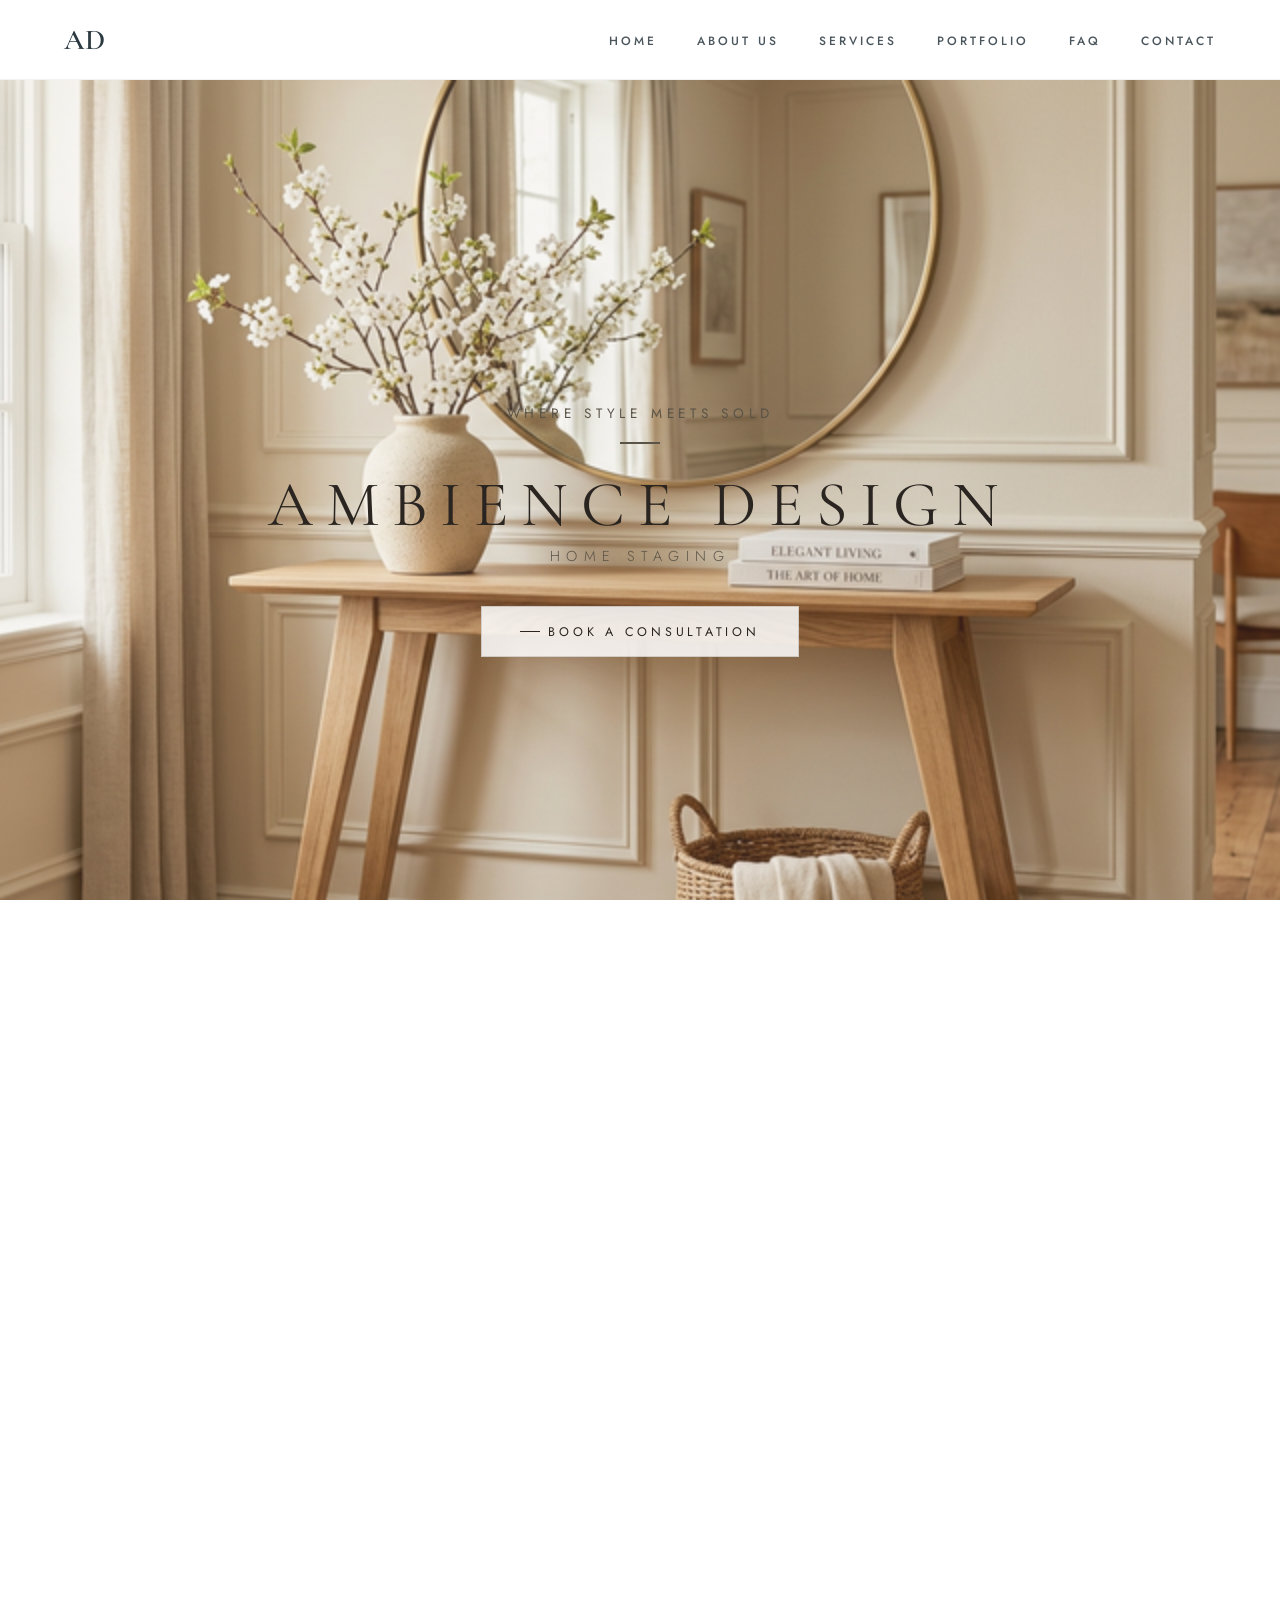
==== index.html @ f7b735c9 "Initial commit of Ambience Design website" ====
<!DOCTYPE html>
<html lang="en">
<head>
  <meta charset="UTF-8">
  <meta name="viewport" content="width=device-width, initial-scale=1.0">
  <meta name="description" content="Ambience Design — Premium home staging services. Where style meets sold.">
  <title>Ambience Design | Home Staging</title>
  <link rel="stylesheet" href="styles.css">
</head>
<body>

  <!-- ========== Header Navigation ========== -->
  <header class="header">
    <div class="header__container">
      <div class="header__logo">
        <a href="#hero">AD</a>
      </div>
      <nav class="header__nav">
        <ul class="header__menu">
          <li><a href="#hero" class="header__link">Home</a></li>
          <li><a href="#about" class="header__link">About Us</a></li>
          <li><a href="#services" class="header__link">Services</a></li>
          <li><a href="#portfolio" class="header__link">Portfolio</a></li>
          <li><a href="#faq" class="header__link">FAQ</a></li>
          <li><a href="#contact" class="header__link">Contact</a></li>
        </ul>
      </nav>
      <!-- Mobile Menu Toggle -->
      <button class="header__mobile-btn" id="mobile-menu-btn" aria-label="Toggle Menu">
        <span></span>
        <span></span>
        <span></span>
      </button>
    </div>
  </header>

  <!-- ========== Off-Canvas Mobile Menu ========== -->
  <div class="mobile-menu" id="mobile-menu">
    <div class="mobile-menu__overlay" id="mobile-menu-overlay"></div>
    <div class="mobile-menu__content">
      <button class="mobile-menu__close" id="mobile-menu-close" aria-label="Close Menu">&times;</button>
      <ul class="mobile-menu__list">
        <li><a href="#hero" class="mobile-menu__link">Home</a></li>
        <li><a href="#about" class="mobile-menu__link">About Us</a></li>
        <li><a href="#services" class="mobile-menu__link">Services</a></li>
        <li><a href="#portfolio" class="mobile-menu__link">Portfolio</a></li>
        <li><a href="#faq" class="mobile-menu__link">FAQ</a></li>
        <li><a href="#contact" class="mobile-menu__link">Contact</a></li>
      </ul>
    </div>
  </div>

  <!-- ========== Hero Section ========== -->
  <section class="hero" id="hero">
    <div class="hero__background">
      <img src="images/hero-bg.png" alt="Elegantly staged console table with vase and mirror in a warm minimalist interior">
    </div>
    <div class="hero__overlay"></div>
    <div class="hero__content">
      <p class="hero__tagline">Where Style Meets Sold</p>
      <div class="hero__divider" aria-hidden="true"></div>
      <h1 class="hero__title">Ambience Design</h1>
      <p class="hero__subtitle">Home Staging</p>
      <a href="#contact" class="hero__cta" id="cta-book-consultation">Book a Consultation</a>
    </div>
  </section>

  <!-- ========== About / Our Story Section ========== -->
  <section class="about" id="about">
    <div class="about__container">

      <!-- Left: Image -->
      <div class="about__image-col">
        <img src="images/about-bg.png" alt="Minimalist dining room with pendant lighting and botanical art" class="about__image">
      </div>

      <!-- Right: Text -->
      <div class="about__text-col">
        <p class="about__label">About Us</p>
        <h2 class="about__heading">Our Story</h2>

        <p class="about__lead">
          A beautifully staged home isn't just about décor—it's about creating an experience.
        </p>

        <p class="about__body">
          At [Business Name], we specialize in transforming spaces into warm, inviting homes that captivate buyers and maximize value. With a keen eye for design and a passion for staging, we help homeowners, realtors, and investors create interiors that sell faster and for top dollar.
        </p>

        <p class="about__body">
          Whether you're preparing to list, looking to refresh your space, or styling a rental property, we make the process seamless and stress-free.
        </p>

        <p class="about__body">
          Let's Elevate Your Home! Book a consultation today to see how staging can make all the difference.<br>
          Based in [Your Location], proudly serving [Your Service Area]
        </p>

        <!-- Stats Bar -->
        <div class="about__stats">
          <div class="about__stat">
            <svg class="about__stat-icon" viewBox="0 0 40 40" fill="none" xmlns="http://www.w3.org/2000/svg">
              <path d="M20 8C17.5 8 15.5 10 15.5 12.5C15.5 15 17.5 17 20 17C22.5 17 24.5 15 24.5 12.5C24.5 10 22.5 8 20 8Z" stroke="#2a2520" stroke-width="1.5"/>
              <path d="M12 28C12 23.6 15.6 20 20 20C24.4 20 28 23.6 28 28" stroke="#2a2520" stroke-width="1.5" stroke-linecap="round"/>
              <path d="M20 4L21.8 7.5L25.7 8.1L22.8 10.9L23.5 14.8L20 12.9L16.5 14.8L17.2 10.9L14.3 8.1L18.2 7.5L20 4Z" stroke="#2a2520" stroke-width="1.2" fill="none"/>
            </svg>
            <span class="about__stat-text">Family<br>Owned</span>
          </div>
          <div class="about__stat">
            <svg class="about__stat-icon" viewBox="0 0 40 40" fill="none" xmlns="http://www.w3.org/2000/svg">
              <rect x="8" y="18" width="24" height="14" rx="1" stroke="#2a2520" stroke-width="1.5"/>
              <path d="M14 18V14C14 10.7 16.7 8 20 8C23.3 8 26 10.7 26 14V18" stroke="#2a2520" stroke-width="1.5"/>
              <path d="M12 18L20 12L28 18" stroke="#2a2520" stroke-width="1.5" stroke-linecap="round" stroke-linejoin="round"/>
              <rect x="17" y="23" width="6" height="5" rx="0.5" stroke="#2a2520" stroke-width="1.2"/>
            </svg>
            <span class="about__stat-text">25 Years of<br>Experience</span>
          </div>
          <div class="about__stat">
            <svg class="about__stat-icon" viewBox="0 0 40 40" fill="none" xmlns="http://www.w3.org/2000/svg">
              <polyline points="6,30 14,22 20,26 28,14 34,10" stroke="#2a2520" stroke-width="1.5" fill="none" stroke-linecap="round" stroke-linejoin="round"/>
              <polyline points="26,10 34,10 34,18" stroke="#2a2520" stroke-width="1.5" fill="none" stroke-linecap="round" stroke-linejoin="round"/>
            </svg>
            <span class="about__stat-text">20% Avg<br>Increase</span>
          </div>
        </div>

      </div>
    </div>
  </section>

  <!-- ========== Signature Services Section ========== -->
  <section class="services" id="services">

    <!-- Section Header -->
    <div class="services__header">
      <span class="services__header-line" aria-hidden="true"></span>
      <h2 class="services__title">Signature Services</h2>
      <span class="services__header-line" aria-hidden="true"></span>
    </div>

    <!-- Services Grid -->
    <div class="services__grid">

      <!-- Card 1: Vacant Home Staging (image left, text right) -->
      <div class="services__card">
        <div class="services__card-image">
          <img src="images/service-vacant.png" alt="Beautifully staged vacant living room with arched doorway">
        </div>
        <div class="services__card-text">
          <h3 class="services__card-title">Vacant Home<br>Staging</h3>
          <p class="services__card-body">Sed ut perspiciatis unde omnis iste natus error sit voluptatem accusantium doloremque laudantium, totam rem aperiam, eaque ipsa quae ab illo inventore veritatis et quasi architecto beatae vitae dicta sunt explicabo.</p>
        </div>
      </div>

      <!-- Card 2: Occupied Staging (image left, text right) -->
      <div class="services__card">
        <div class="services__card-image">
          <img src="images/service-occupied.png" alt="Elegant bathroom vanity with marble countertop">
        </div>
        <div class="services__card-text">
          <h3 class="services__card-title">Occupied Staging</h3>
          <p class="services__card-body">Sed ut perspiciatis unde omnis iste natus error sit voluptatem accusantium doloremque laudantium, totam rem aperiam, eaque ipsa quae ab illo inventore veritatis et quasi architecto beatae vitae dicta sunt explicabo.</p>
        </div>
      </div>

      <!-- Card 3: Interior Styling (image left, text right) -->
      <div class="services__card">
        <div class="services__card-image">
          <img src="images/service-styling.png" alt="Bright living room with white sofa and natural light">
        </div>
        <div class="services__card-text">
          <h3 class="services__card-title">Interior Styling</h3>
          <p class="services__card-body">Sed ut perspiciatis unde omnis iste natus error sit voluptatem accusantium doloremque laudantium, totam rem aperiam, eaque ipsa quae ab illo inventore veritatis et quasi architecto beatae vitae dicta sunt explicabo.</p>
        </div>
      </div>

      <!-- Card 4: Furniture Rental (image left, text right) -->
      <div class="services__card">
        <div class="services__card-image">
          <img src="images/service-furniture.png" alt="Premium round dining table with sculptural chairs">
        </div>
        <div class="services__card-text">
          <h3 class="services__card-title">Furniture<br>Rental</h3>
          <p class="services__card-body">Sed ut perspiciatis unde omnis iste natus error sit voluptatem accusantium doloremque laudantium, totam rem aperiam, eaque ipsa quae ab illo inventore veritatis et quasi architecto beatae vitae dicta sunt explicabo.</p>
        </div>
      </div>

    </div>

  </section>

  <!-- ========== Tagline Banner ========== -->
  <section class="tagline-banner">
    <p>FROM VACANT HOME STAGING TO INTERIOR STYLING, WE BRING OUT THE BEST IN EVERY SPACE.</p>
  </section>

  <!-- ========== Portfolio Section ========== -->
  <section class="portfolio" id="portfolio">

    <!-- Header -->
    <p class="portfolio__label">Our Client Projects</p>
    <h2 class="portfolio__heading">Portfolio</h2>
    <p class="portfolio__subtitle">
      A picture is worth a thousand words.<br>
      Check out some of our favorite transformations
    </p>

    <!-- Projects Grid -->
    <div class="portfolio__grid">
      <div class="portfolio__card">
        <div class="portfolio__card-image">
          <img src="images/portfolio-1.png" alt="Warm modern home office with arched shelving">
        </div>
        <p class="portfolio__card-title">Project Title</p>
      </div>
      <div class="portfolio__card">
        <div class="portfolio__card-image">
          <img src="images/portfolio-2.png" alt="Bright contemporary living room with white sofa">
        </div>
        <p class="portfolio__card-title">Project Title</p>
      </div>
      <div class="portfolio__card">
        <div class="portfolio__card-image">
          <img src="images/portfolio-3.png" alt="Luxurious modern bedroom with elegant staging">
        </div>
        <p class="portfolio__card-title">Project Title</p>
      </div>
    </div>
  </section>

  <!-- ========== Process Section ========== -->
  <section class="process" id="process">
    <div class="process__container">

      <!-- Section Header -->
      <div class="process__header">
        <p class="process__label">Our 4-Step</p>
        <div class="process__label-line" aria-hidden="true"></div>
        <h2 class="process__title">Home Staging Process</h2>
        <p class="process__subtitle">
          Our proven process ensures your home looks its absolute best, attracting buyers and maximizing its value.
        </p>
      </div>

      <!-- Process Grid -->
      <div class="process__grid">

        <!-- Step 1 -->
        <div class="process__step">
          <div class="process__number">1</div>
          <div class="process__content">
            <h3 class="process__step-title">Consultation &amp;<br>Assessment</h3>
            <p class="process__step-body">Lorem ipsum dolor sit amet, consectetur adipiscing elit, sed do eiusmod tempor incididunt ut labore et dolore magna aliqua.</p>
          </div>
        </div>

        <!-- Step 2 -->
        <div class="process__step">
          <div class="process__number">2</div>
          <div class="process__content">
            <h3 class="process__step-title">Staging Plan &amp;<br>Preparation</h3>
            <p class="process__step-body">Lorem ipsum dolor sit amet, consectetur adipiscing elit, sed do eiusmod tempor incididunt ut labore et dolore magna aliqua.</p>
          </div>
        </div>

        <!-- Step 3 -->
        <div class="process__step">
          <div class="process__number">3</div>
          <div class="process__content">
            <h3 class="process__step-title">Staging &amp; Styling</h3>
            <p class="process__step-body">Lorem ipsum dolor sit amet, consectetur adipiscing elit, sed do eiusmod tempor incididunt ut labore et dolore magna aliqua.</p>
          </div>
        </div>

        <!-- Step 4 -->
        <div class="process__step">
          <div class="process__number">4</div>
          <div class="process__content">
            <h3 class="process__step-title">Final Touches &amp;<br>Listing Readiness</h3>
            <p class="process__step-body">Lorem ipsum dolor sit amet, consectetur adipiscing elit, sed do eiusmod tempor incididunt ut labore et dolore magna aliqua.</p>
          </div>
        </div>

      </div>

    </div>
  </section>

  <!-- ========== Testimonials Section ========== -->
  <section class="testimonials" id="testimonials">
    <div class="testimonials__container">

      <!-- Section Header -->
      <div class="testimonials__header">
        <p class="testimonials__label">What Our Clients Say</p>
        <h2 class="testimonials__title">Testimonials</h2>
      </div>

      <!-- Testimonials Grid -->
      <div class="testimonials__grid">

        <!-- Testimonial 1 -->
        <div class="testimonial__card">
          <!-- Quote Icon -->
          <svg class="testimonial__quote-icon" viewBox="0 0 44 44" fill="none" xmlns="http://www.w3.org/2000/svg">
            <path d="M14.6667 25.6667C11.537 25.6667 9 23.1297 9 20C9 16.8703 11.537 14.3333 14.6667 14.3333C17.7963 14.3333 20.3333 16.8703 20.3333 20C20.3333 24.5817 18.0943 28.535 14.6667 31.1667" stroke="white" stroke-width="4" stroke-linecap="round" stroke-linejoin="round"/>
            <path d="M29.3333 25.6667C26.2037 25.6667 23.6667 23.1297 23.6667 20C23.6667 16.8703 26.2037 14.3333 29.3333 14.3333C32.463 14.3333 35 16.8703 35 20C35 24.5817 32.761 28.535 29.3333 31.1667" stroke="white" stroke-width="4" stroke-linecap="round" stroke-linejoin="round"/>
            <path d="M14.6667 25.6667H9" stroke="white" stroke-width="4" stroke-linecap="round" stroke-linejoin="round"/>
            <path d="M29.3333 25.6667H23.6667" stroke="white" stroke-width="4" stroke-linecap="round" stroke-linejoin="round"/>
            <path d="M20.3333 20V14.3333H14.6667" stroke="white" stroke-width="4" stroke-linecap="round" stroke-linejoin="round"/>
            <path d="M35 20V14.3333H29.3333" stroke="white" stroke-width="4" stroke-linecap="round" stroke-linejoin="round"/>
          </svg>
          
          <p class="testimonial__text">The staging made all the difference—our home sold in 48 hours!</p>
          
          <div class="testimonial__divider" aria-hidden="true"></div>
          
          <div class="testimonial__author">
            <img src="images/avatar-1.png" alt="Emma" class="testimonial__avatar">
            <div class="testimonial__author-info">
              <h4 class="testimonial__author-name">Emma</h4>
              <p class="testimonial__author-title">Customer</p>
            </div>
          </div>
        </div>

        <!-- Testimonial 2 -->
        <div class="testimonial__card">
          <!-- Quote Icon -->
          <svg class="testimonial__quote-icon" viewBox="0 0 44 44" fill="none" xmlns="http://www.w3.org/2000/svg">
            <path d="M14.6667 25.6667C11.537 25.6667 9 23.1297 9 20C9 16.8703 11.537 14.3333 14.6667 14.3333C17.7963 14.3333 20.3333 16.8703 20.3333 20C20.3333 24.5817 18.0943 28.535 14.6667 31.1667" stroke="white" stroke-width="4" stroke-linecap="round" stroke-linejoin="round"/>
            <path d="M29.3333 25.6667C26.2037 25.6667 23.6667 23.1297 23.6667 20C23.6667 16.8703 26.2037 14.3333 29.3333 14.3333C32.463 14.3333 35 16.8703 35 20C35 24.5817 32.761 28.535 29.3333 31.1667" stroke="white" stroke-width="4" stroke-linecap="round" stroke-linejoin="round"/>
            <path d="M14.6667 25.6667H9" stroke="white" stroke-width="4" stroke-linecap="round" stroke-linejoin="round"/>
            <path d="M29.3333 25.6667H23.6667" stroke="white" stroke-width="4" stroke-linecap="round" stroke-linejoin="round"/>
            <path d="M20.3333 20V14.3333H14.6667" stroke="white" stroke-width="4" stroke-linecap="round" stroke-linejoin="round"/>
            <path d="M35 20V14.3333H29.3333" stroke="white" stroke-width="4" stroke-linecap="round" stroke-linejoin="round"/>
          </svg>
          
          <p class="testimonial__text">Absolutely stunning designs! My Airbnb bookings doubled!</p>
          
          <div class="testimonial__divider" aria-hidden="true"></div>
          
          <div class="testimonial__author">
            <img src="images/avatar-2.png" alt="Liz" class="testimonial__avatar">
            <div class="testimonial__author-info">
              <h4 class="testimonial__author-name">Liz</h4>
              <p class="testimonial__author-title">Customer</p>
            </div>
          </div>
        </div>

        <!-- Testimonial 3 -->
        <div class="testimonial__card">
          <!-- Quote Icon -->
          <svg class="testimonial__quote-icon" viewBox="0 0 44 44" fill="none" xmlns="http://www.w3.org/2000/svg">
            <path d="M14.6667 25.6667C11.537 25.6667 9 23.1297 9 20C9 16.8703 11.537 14.3333 14.6667 14.3333C17.7963 14.3333 20.3333 16.8703 20.3333 20C20.3333 24.5817 18.0943 28.535 14.6667 31.1667" stroke="white" stroke-width="4" stroke-linecap="round" stroke-linejoin="round"/>
            <path d="M29.3333 25.6667C26.2037 25.6667 23.6667 23.1297 23.6667 20C23.6667 16.8703 26.2037 14.3333 29.3333 14.3333C32.463 14.3333 35 16.8703 35 20C35 24.5817 32.761 28.535 29.3333 31.1667" stroke="white" stroke-width="4" stroke-linecap="round" stroke-linejoin="round"/>
            <path d="M14.6667 25.6667H9" stroke="white" stroke-width="4" stroke-linecap="round" stroke-linejoin="round"/>
            <path d="M29.3333 25.6667H23.6667" stroke="white" stroke-width="4" stroke-linecap="round" stroke-linejoin="round"/>
            <path d="M20.3333 20V14.3333H14.6667" stroke="white" stroke-width="4" stroke-linecap="round" stroke-linejoin="round"/>
            <path d="M35 20V14.3333H29.3333" stroke="white" stroke-width="4" stroke-linecap="round" stroke-linejoin="round"/>
          </svg>
          
          <p class="testimonial__text">From the serene ambiance to the exceptional services, it's my go-to place for self-care.</p>
          
          <div class="testimonial__divider" aria-hidden="true"></div>
          
          <div class="testimonial__author">
            <img src="images/avatar-3.png" alt="Meaghan" class="testimonial__avatar">
            <div class="testimonial__author-info">
              <h4 class="testimonial__author-name">Meaghan</h4>
              <p class="testimonial__author-title">Customer</p>
            </div>
          </div>
        </div>

      </div>

    </div>
  </section>

  <!-- ========== Freebie / Guide Section ========== -->
  <section class="freebie" id="freebie">
    <div class="freebie__container">

      <!-- Left: Book Mockup Image -->
      <div class="freebie__image-col">
        <img src="images/guide-square.png" alt="Staging Your Home Guide book sitting on a desk" class="freebie__book">
      </div>

      <!-- Right: Text + CTA -->
      <div class="freebie__text-col">
        <p class="freebie__label">Home Staging Client Guide</p>
        <h2 class="freebie__heading">Freebie</h2>
        <p class="freebie__description">
          The Ultimate Guide to Staging Your Home<br>
          for a Quick &amp; Profitable Sale!
        </p>
        <a href="#" class="freebie__cta" id="cta-download-guide">
          <span class="freebie__cta-arrow">→</span> Download
        </a>
      </div>

    </div>
  </section>

  <!-- ========== Contact Us Section ========== -->
  <section class="contact" id="contact">
    <div class="contact__container">
      
      <!-- Left: Image -->
      <div class="contact__image-col">
        <img src="images/contact-bg.png" alt="Bright elegant living room setting">
      </div>

      <!-- Right: Info Details -->
      <div class="contact__info-col">
        <div class="contact__info-content">
          <p class="contact__logo-mark">AD</p>
          <h2 class="contact__title">Contact Us</h2>
          <p class="contact__tagline">Designing homes that tell your story.</p>
          
          <ul class="contact__details">
            <li>
              <svg class="contact__icon" viewBox="0 0 24 24" fill="none" xmlns="http://www.w3.org/2000/svg"><path d="M4 7.00005L10.2 11.65C11.2667 12.45 12.7333 12.45 13.8 11.65L20 7" stroke="currentColor" stroke-width="2" stroke-linecap="round" stroke-linejoin="round"/><rect x="3" y="5" width="18" height="14" rx="2" stroke="currentColor" stroke-width="2" stroke-linecap="round"/></svg>
              <span>info@youremail.com</span>
            </li>
            <li>
              <svg class="contact__icon" viewBox="0 0 24 24" fill="none" xmlns="http://www.w3.org/2000/svg"><circle cx="12" cy="12" r="10" stroke="currentColor" stroke-width="2"/><path d="M12 2A15.3 15.3 0 0 1 17 12A15.3 15.3 0 0 1 12 22A15.3 15.3 0 0 1 7 12A15.3 15.3 0 0 1 12 2Z" stroke="currentColor" stroke-width="2"/><path d="M2.5 9H21.5M2.5 15H21.5" stroke="currentColor" stroke-width="2"/></svg>
              <span>www.yourwebsite.com</span>
            </li>
            <li>
              <svg class="contact__icon" viewBox="0 0 24 24" fill="none" xmlns="http://www.w3.org/2000/svg"><path d="M22 16.92V20.4132C22 20.9168 21.5303 21.3323 21.026 21.284C17.6974 20.9575 14.5422 19.8242 11.8385 18.0002C9.31758 16.3274 7.20268 14.1207 5.6133 11.5161C3.89635 8.70776 2.82283 5.43867 2.50853 1.99042C2.45934 1.45899 2.89886 1 3.43575 1H6.77258C7.22851 1 7.625 1.35032 7.71261 1.80214C7.82397 2.3768 7.97906 2.93664 8.17387 3.47568C8.30397 3.83582 8.21636 4.24941 7.95405 4.5204L6.68069 5.83574C8.12563 8.46823 10.3013 10.7226 12.8398 12.2151L14.0772 10.8996C14.3395 10.6286 14.739 10.5379 15.086 10.6726C15.6053 10.8744 16.1436 11.0347 16.6967 11.1498C17.1328 11.2405 17.464 11.6508 17.464 12.1221V15.5866C17.464 16.0901 17.0094 16.5057 16.505 16.4574" stroke="currentColor" stroke-width="2" stroke-linecap="round" stroke-linejoin="round" fill="currentColor"/></svg>
              <span>123-456-7890</span>
            </li>
          </ul>

          <div class="contact__social">
            <p>Follow along for behind-the-scenes &amp; styling tips!</p>
            <div class="contact__social-icons">
              <a href="#" aria-label="Instagram">
                <!-- Instagram Icon -->
                <svg viewBox="0 0 24 24" fill="none" stroke="currentColor" stroke-width="2" stroke-linecap="round" stroke-linejoin="round"><rect x="2" y="2" width="20" height="20" rx="5" ry="5"></rect><path d="M16 11.37A4 4 0 1 1 12.63 8 4 4 0 0 1 16 11.37z"></path><line x1="17.5" y1="6.5" x2="17.51" y2="6.5"></line></svg>
              </a>
              <a href="#" aria-label="Facebook">
                <!-- Facebook Icon -->
                <svg viewBox="0 0 24 24" fill="none" stroke="currentColor" stroke-width="2" stroke-linecap="round" stroke-linejoin="round"><path d="M18 2h-3a5 5 0 0 0-5 5v3H7v4h3v8h4v-8h3l1-4h-4V7a1 1 0 0 1 1-1h3z"></path></svg>
              </a>
              <a href="#" aria-label="LinkedIn">
                <!-- LinkedIn Icon -->
                <svg viewBox="0 0 24 24" fill="none" stroke="currentColor" stroke-width="2" stroke-linecap="round" stroke-linejoin="round"><path d="M16 8a6 6 0 0 1 6 6v7h-4v-7a2 2 0 0 0-2-2 2 2 0 0 0-2 2v7h-4v-7a6 6 0 0 1 6-6z"></path><rect x="2" y="9" width="4" height="12"></rect><circle cx="4" cy="4" r="2"></circle></svg>
              </a>
            </div>
          </div>

          <div class="contact__bottom-cta">
            <div class="contact__bottom-text">
              <p><strong>Not sure where to start?</strong></p>
              <p><strong>Let's chat!</strong></p>
            </div>
            <a href="#contact" class="contact__book-btn">⟶ BOOK A CONSULTATION</a>
          </div>
        </div>
      </div>
    </div>
  </section>

  <!-- ========== FAQ Section ========== -->
  <section class="faq" id="faq">
    <div class="faq__container">
      <div class="faq__header">
        <p class="faq__label">Things you might want to know</p>
        <h2 class="faq__title">Frequently Asked Questions</h2>
      </div>

      <div class="faq__list">
        <!-- FAQ Item 1 -->
        <div class="faq__item">
          <div class="faq__question">
            <h3>What is home staging and why do I need it?</h3>
          </div>
          <div class="faq__answer">
            <p>Think of staging as strategic design—it highlights your home's best features, creates emotional connection, and helps buyers picture themselves living there. Staged homes typically sell faster and for more money.</p>
          </div>
        </div>

        <!-- FAQ Item 2 -->
        <div class="faq__item">
          <div class="faq__question">
            <h3>How much does home staging cost?</h3>
          </div>
          <div class="faq__answer">
            <p>Pricing varies depending on the size of your home and the scope of staging (vacant, occupied, partial). We offer customized packages starting at $[fill in], and provide a detailed quote after our consultation.</p>
          </div>
        </div>

        <!-- FAQ Item 3 -->
        <div class="faq__item">
          <div class="faq__question">
            <h3>How long does the staging process take?</h3>
          </div>
          <div class="faq__answer">
            <p>Most homes can be staged within 1-3 days after the consultation and preparation phase. We'll work with your schedule to make the process smooth and efficient.</p>
          </div>
        </div>

        <!-- FAQ Item 4 -->
        <div class="faq__item">
          <div class="faq__question">
            <h3>Can I use your design services for my own home—not for selling?</h3>
          </div>
          <div class="faq__answer">
            <p>Absolutely! We offer interior styling services for clients who simply want to love where they live. Let's make your space feel like home, even if you're staying.</p>
          </div>
        </div>
      </div>
    </div>
  </section>

  <!-- ========== Final CTA Section ========== -->
  <section class="final-cta">
    <div class="final-cta__container">
      <p class="final-cta__label">The Ultimate Guide to Staging Your Home For a Quick & Profitable Sale!</p>
      <h2 class="final-cta__title">Transform Spaces, Elevate<br>Homes, Sell Faster.</h2>
      <p class="final-cta__subtitle">Discover insider tips to make your home irresistible to buyers—with our free step-by-step staging guide.</p>
      <a href="#" class="final-cta__btn">⟶ DOWNLOAD THE GUIDE</a>
    </div>
  </section>

  <script>
    const mobileBtn = document.getElementById('mobile-menu-btn');
    const mobileMenu = document.getElementById('mobile-menu');
    const closeBtn = document.getElementById('mobile-menu-close');
    const overlay = document.getElementById('mobile-menu-overlay');
    const links = document.querySelectorAll('.mobile-menu__link');

    function openMenu() {
      mobileMenu.classList.add('is-open');
    }

    function closeMenu() {
      mobileMenu.classList.remove('is-open');
    }

    if (mobileBtn && mobileMenu) {
      mobileBtn.addEventListener('click', openMenu);
      closeBtn.addEventListener('click', closeMenu);
      overlay.addEventListener('click', closeMenu);
      
      links.forEach(link => {
        link.addEventListener('click', closeMenu);
      });
    }
  </script>
</body>
</html>
---- styles.css ----
/* ===================================
   Ambience Design - Hero Section
   =================================== */

@import url('https://fonts.googleapis.com/css2?family=Cormorant+Garamond:wght@300;400;500;600;700&family=Jost:wght@300;400;500&display=swap');

* {
  margin: 0;
  padding: 0;
  box-sizing: border-box;
}

html {
  width: 100%;
  height: 100%;
  font-family: 'Jost', sans-serif;
  overflow-x: hidden;
  scroll-behavior: smooth;
}

body {
  width: 100%;
  height: 100%;
  font-family: 'Jost', sans-serif;
  overflow-x: hidden;
  padding-top: 80px; /* Space for fixed header */
}

/* ===================================
   Header Navigation
   =================================== */

.header {
  position: fixed;
  top: 0;
  left: 0;
  width: 100%;
  height: 80px;
  background-color: #fff;
  z-index: 1000;
  display: flex;
  align-items: center;
  border-bottom: 1px solid rgba(0,0,0,0.05); /* Subtle shadow line */
}

.header__container {
  width: 100%;
  max-width: 1400px;
  margin: 0 auto;
  padding: 0 4rem;
  display: flex;
  justify-content: space-between;
  align-items: center;
}

/* Logo */
.header__logo a {
  font-family: 'Cormorant Garamond', serif;
  font-weight: 600;
  font-size: 1.8rem;
  color: #2b3a41;
  text-decoration: none;
  letter-spacing: 0.05em;
}

/* Desktop Nav */
.header__nav {
  display: block;
}

.header__menu {
  display: flex;
  list-style: none;
  gap: 2.5rem;
}

.header__link {
  font-family: 'Jost', sans-serif;
  font-weight: 500;
  font-size: 0.75rem;
  letter-spacing: 0.25em;
  text-transform: uppercase;
  color: #4a555c;
  text-decoration: none;
  transition: color 0.3s ease;
}

.header__link:hover {
  color: #d1b89b; /* Subtle beige hover */
}

/* Mobile Toggle - Hidden on desktop */
.header__mobile-btn {
  display: none;
  background: none;
  border: none;
  cursor: pointer;
  flex-direction: column;
  gap: 6px;
  width: 30px;
}

.header__mobile-btn span {
  display: block;
  width: 100%;
  height: 2px;
  background-color: #2b3a41;
  transition: all 0.3s ease;
}

/* Header Responsive */
@media (max-width: 900px) {
  .header__container {
    padding: 0 2rem;
  }
  .header__nav {
    display: none; 
  }
  .header__mobile-btn {
    display: flex;
  }
}

/* ===================================
   Off-Canvas Mobile Menu
   =================================== */

.mobile-menu {
  position: fixed;
  top: 0;
  left: 0;
  width: 100%;
  height: 100vh;
  z-index: 2000;
  visibility: hidden;
  opacity: 0;
  transition: visibility 0.4s, opacity 0.4s;
}

.mobile-menu.is-open {
  visibility: visible;
  opacity: 1;
}

.mobile-menu__overlay {
  position: absolute;
  top: 0;
  left: 0;
  width: 100%;
  height: 100%;
  background-color: rgba(0, 0, 0, 0.5);
  cursor: pointer;
}

.mobile-menu__content {
  position: absolute;
  top: 0;
  right: -320px;
  width: 320px;
  max-width: 80%;
  height: 100%;
  background-color: #f2ede7; /* Cream background */
  padding: 5rem 2.5rem;
  box-shadow: -5px 0 25px rgba(0,0,0,0.15);
  transition: right 0.4s cubic-bezier(0.77, 0, 0.175, 1);
  display: flex;
  flex-direction: column;
  z-index: 2001;
}

.mobile-menu.is-open .mobile-menu__content {
  right: 0;
}

.mobile-menu__close {
  position: absolute;
  top: 1.5rem;
  right: 1.5rem;
  background: none;
  border: none;
  font-size: 2.5rem;
  color: #2b3a41;
  cursor: pointer;
  line-height: 1;
  font-family: 'Jost', sans-serif;
  font-weight: 300;
}

.mobile-menu__list {
  list-style: none;
  display: flex;
  flex-direction: column;
  gap: 2rem;
  margin-top: 3rem;
}

.mobile-menu__link {
  font-family: 'Jost', sans-serif;
  font-weight: 500;
  font-size: 1.2rem;
  letter-spacing: 0.15em;
  text-transform: uppercase;
  color: #2b3a41;
  text-decoration: none;
  transition: color 0.3s ease;
}

.mobile-menu__link:hover {
  color: #c99351;
}

/* ---- Hero Section ---- */
.hero {
  position: relative;
  width: 100%;
  min-height: 100vh;
  display: flex;
  align-items: center;
  justify-content: center;
  overflow: hidden;
}

.hero__background {
  position: absolute;
  inset: 0;
  z-index: 0;
}

.hero__background img {
  width: 100%;
  height: 100%;
  object-fit: cover;
  object-position: center;
  display: block;
}

/* Subtle warm overlay for text readability */
.hero__overlay {
  position: absolute;
  inset: 0;
  background: linear-gradient(
    135deg,
    rgba(225, 215, 200, 0.25) 0%,
    rgba(210, 200, 185, 0.15) 40%,
    rgba(200, 190, 175, 0.10) 100%
  );
  z-index: 1;
}

/* ---- Content ---- */
.hero__content {
  position: relative;
  z-index: 2;
  text-align: center;
  padding: 2rem;
  display: flex;
  flex-direction: column;
  align-items: center;
  gap: 0;
  animation: fadeInUp 1.2s ease-out both;
}

@keyframes fadeInUp {
  from {
    opacity: 0;
    transform: translateY(30px);
  }
  to {
    opacity: 1;
    transform: translateY(0);
  }
}

/* Tagline */
.hero__tagline {
  font-family: 'Jost', sans-serif;
  font-weight: 400;
  font-size: 0.85rem;
  letter-spacing: 0.35em;
  color: #5a5347;
  text-transform: uppercase;
  margin-bottom: 1.2rem;
}

/* Decorative line under tagline */
.hero__divider {
  width: 40px;
  height: 1.5px;
  background-color: #5a5347;
  margin-bottom: 1.5rem;
}

/* Main heading */
.hero__title {
  font-family: 'Cormorant Garamond', serif;
  font-weight: 400;
  font-size: clamp(2.6rem, 5vw, 4.5rem);
  letter-spacing: 0.2em;
  color: #2a2520;
  text-transform: uppercase;
  line-height: 1.15;
  margin-bottom: 0.3rem;
}

/* Sub-heading */
.hero__subtitle {
  font-family: 'Jost', sans-serif;
  font-weight: 300;
  font-size: 0.9rem;
  letter-spacing: 0.45em;
  color: #5a5347;
  text-transform: uppercase;
  margin-bottom: 2.5rem;
}

/* CTA Button */
.hero__cta {
  display: inline-flex;
  align-items: center;
  gap: 0.5rem;
  padding: 0.95rem 2.4rem;
  background-color: rgba(255, 255, 255, 0.85);
  backdrop-filter: blur(6px);
  -webkit-backdrop-filter: blur(6px);
  border: 1px solid rgba(90, 83, 71, 0.2);
  color: #2a2520;
  font-family: 'Jost', sans-serif;
  font-weight: 400;
  font-size: 0.78rem;
  letter-spacing: 0.3em;
  text-transform: uppercase;
  text-decoration: none;
  cursor: pointer;
  transition: all 0.4s cubic-bezier(0.25, 0.46, 0.45, 0.94);
  position: relative;
}

.hero__cta::before {
  content: '';
  width: 20px;
  height: 1.5px;
  background-color: #2a2520;
  display: inline-block;
  transition: width 0.4s ease;
}

.hero__cta:hover {
  background-color: #2a2520;
  color: #f5f0eb;
  border-color: #2a2520;
  transform: translateY(-2px);
  box-shadow: 0 8px 25px rgba(42, 37, 32, 0.15);
}

.hero__cta:hover::before {
  background-color: #f5f0eb;
  width: 28px;
}

/* ---- Responsive ---- */
@media (max-width: 768px) {
  .hero__tagline {
    font-size: 0.72rem;
    letter-spacing: 0.25em;
  }

  .hero__title {
    font-size: 2rem;
    letter-spacing: 0.12em;
  }

  .hero__subtitle {
    font-size: 0.75rem;
    letter-spacing: 0.3em;
  }

  .hero__cta {
    padding: 0.85rem 1.8rem;
    font-size: 0.7rem;
  }
}

@media (max-width: 480px) {
  .hero__content {
    padding: 1.5rem;
  }

  .hero__title {
    font-size: 1.6rem;
    letter-spacing: 0.08em;
  }

  .hero__tagline {
    font-size: 0.65rem;
  }

  .hero__subtitle {
    font-size: 0.68rem;
    letter-spacing: 0.2em;
  }
}

/* ===================================
   About / Our Story Section
   =================================== */

.about {
  background-color: #eeeae4;
}

.about__container {
  display: grid;
  grid-template-columns: 1fr 1fr;
  min-height: 80vh;
}

/* ---- Image Column ---- */
.about__image-col {
  position: relative;
  overflow: hidden;
}

.about__image {
  width: 100%;
  height: 100%;
  object-fit: cover;
  display: block;
}

/* ---- Text Column ---- */
.about__text-col {
  display: flex;
  flex-direction: column;
  justify-content: center;
  padding: 5rem 4.5rem;
  background-color: #eeeae4;
}

/* Label */
.about__label {
  font-family: 'Jost', sans-serif;
  font-weight: 400;
  font-size: 0.75rem;
  letter-spacing: 0.3em;
  text-transform: uppercase;
  color: #5a5347;
  margin-bottom: 0.6rem;
  text-decoration: underline;
  text-underline-offset: 4px;
}

/* Heading */
.about__heading {
  font-family: 'Cormorant Garamond', serif;
  font-weight: 400;
  font-size: clamp(2.2rem, 4vw, 3.4rem);
  letter-spacing: 0.18em;
  color: #2a2520;
  text-transform: uppercase;
  margin-bottom: 1.8rem;
  line-height: 1.2;
}

/* Lead text (bold italic) */
.about__lead {
  font-family: 'Cormorant Garamond', serif;
  font-weight: 600;
  font-style: italic;
  font-size: 1.1rem;
  line-height: 1.6;
  color: #2a2520;
  margin-bottom: 1.4rem;
}

/* Body paragraphs */
.about__body {
  font-family: 'Jost', sans-serif;
  font-weight: 300;
  font-size: 0.88rem;
  line-height: 1.75;
  color: #4a4540;
  margin-bottom: 1rem;
  text-align: justify;
}

/* ---- Stats Bar ---- */
.about__stats {
  display: flex;
  align-items: center;
  justify-content: space-between;
  background-color: #fff;
  margin-top: 2rem;
  padding: 1.4rem 2rem;
  border-radius: 2px;
  box-shadow: 0 2px 12px rgba(0, 0, 0, 0.04);
}

.about__stat {
  display: flex;
  flex-direction: column;
  align-items: center;
  text-align: center;
  gap: 0.5rem;
  flex: 1;
}

.about__stat-icon {
  width: 32px;
  height: 32px;
}

.about__stat-text {
  font-family: 'Jost', sans-serif;
  font-weight: 500;
  font-size: 0.68rem;
  letter-spacing: 0.15em;
  text-transform: uppercase;
  color: #2a2520;
  line-height: 1.4;
}

/* ---- About Responsive ---- */
@media (max-width: 900px) {
  .about__text-col {
    padding: 3.5rem 3rem;
  }
}

@media (max-width: 768px) {
  .about__container {
    grid-template-columns: 1fr;
  }

  .about__image-col {
    max-height: 50vh;
  }

  .about__text-col {
    padding: 3rem 2rem;
  }

  .about__heading {
    font-size: 2rem;
  }
}

@media (max-width: 480px) {
  .about__text-col {
    padding: 2rem 1.5rem;
  }

  .about__stats {
    flex-direction: column;
    gap: 1.2rem;
    padding: 1.2rem 1rem;
  }

  .about__heading {
    font-size: 1.7rem;
    letter-spacing: 0.1em;
  }
}

/* ===================================
   Signature Services Section
   =================================== */

.services {
  background-color: #fff;
  padding: 5rem 4rem 4rem;
}

/* ---- Section Header ---- */
.services__header {
  display: flex;
  align-items: center;
  justify-content: center;
  gap: 1.5rem;
  margin-bottom: 3.5rem;
}

.services__header-line {
  flex: 0 0 80px;
  height: 1.5px;
  background-color: #2a2520;
}

.services__title {
  font-family: 'Cormorant Garamond', serif;
  font-weight: 400;
  font-style: italic;
  font-size: clamp(1.8rem, 3.5vw, 2.8rem);
  letter-spacing: 0.12em;
  color: #2a2520;
  text-transform: uppercase;
  white-space: nowrap;
}

/* ---- Services Grid: 2 columns of cards ---- */
.services__grid {
  display: grid;
  grid-template-columns: 1fr 1fr;
  gap: 2rem;
  max-width: 1100px;
  margin: 0 auto;
}

/* ---- Individual Card ---- */
.services__card {
  display: grid;
  grid-template-columns: 1fr 1fr;
  background-color: #f2ede7;
  overflow: hidden;
}

/* Alternate layout: on cards 2 and 4, image goes right, text left */
.services__card:nth-child(2) .services__card-image,
.services__card:nth-child(4) .services__card-image {
  order: 2;
}

.services__card:nth-child(2) .services__card-text,
.services__card:nth-child(4) .services__card-text {
  order: 1;
}

/* Card Image */
.services__card-image {
  overflow: hidden;
  position: relative;
  min-height: 250px;
}

.services__card-image img {
  width: 100%;
  height: 100%;
  object-fit: cover;
  display: block;
  transition: transform 0.6s ease;
}

.services__card:hover .services__card-image img {
  transform: scale(1.04);
}

/* Card Text */
.services__card-text {
  padding: 1.8rem 1.6rem;
  display: flex;
  flex-direction: column;
  justify-content: center;
}

.services__card-title {
  font-family: 'Cormorant Garamond', serif;
  font-weight: 500;
  font-size: 1.2rem;
  letter-spacing: 0.14em;
  color: #2a2520;
  text-transform: uppercase;
  text-decoration: underline;
  text-underline-offset: 4px;
  text-decoration-thickness: 1px;
  margin-bottom: 0.9rem;
  line-height: 1.35;
}

.services__card-body {
  font-family: 'Jost', sans-serif;
  font-weight: 300;
  font-size: 0.8rem;
  line-height: 1.7;
  color: #4a4540;
}

/* ---- Tagline Banner ---- */
.tagline-banner {
  background-color: #f2ede7; /* Cream background like services boxes */
  padding: 3.5rem 2rem;
  text-align: center;
}

.tagline-banner p {
  font-family: 'Cormorant Garamond', serif;
  font-weight: 400;
  font-style: italic;
  font-size: 1.1rem;
  letter-spacing: 0.22em;
  text-transform: uppercase;
  color: #c99351; /* Elegant subtle gold/cream text color if needed, or stick to dark: #2a2520 */
}

/* ---- Services Responsive ---- */
@media (max-width: 1024px) {
  .services {
    padding: 4rem 2.5rem 3rem;
  }

  .services__grid {
    gap: 1.5rem;
  }
}

@media (max-width: 768px) {
  .services__grid {
    grid-template-columns: 1fr;
    max-width: 500px;
  }

  .services__card {
    grid-template-columns: 1fr 1fr;
  }

  .services {
    padding: 3rem 1.5rem 2.5rem;
  }

  .services__title {
    font-size: 1.6rem;
  }

  .tagline-banner p {
    font-size: 0.9rem;
    letter-spacing: 0.15em;
  }
}

@media (max-width: 480px) {
  .services__card {
    grid-template-columns: 1fr;
  }

  /* Reset order on small screens — image always on top */
  .services__card:nth-child(2) .services__card-image,
  .services__card:nth-child(4) .services__card-image {
    order: 0;
  }

  .services__card:nth-child(2) .services__card-text,
  .services__card:nth-child(4) .services__card-text {
    order: 0;
  }

  .services__card-image {
    min-height: 200px;
  }

  .services__card-text {
    padding: 1.4rem 1.2rem;
  }

  .services__title {
    font-size: 1.3rem;
  }

  .services__tagline {
    font-size: 0.75rem;
    letter-spacing: 0.06em;
  }
}

/* ===================================
   Portfolio Section
   =================================== */

.portfolio {
  background-color: #fff;
  padding: 6rem 4rem 5rem;
  text-align: center;
}

/* Label */
.portfolio__label {
  font-family: 'Jost', sans-serif;
  font-weight: 500;
  font-size: 0.7rem;
  letter-spacing: 0.4em;
  text-transform: uppercase;
  color: #3b4249;
  margin-bottom: 0.8rem;
}

/* Heading */
.portfolio__heading {
  font-family: 'Cormorant Garamond', serif;
  font-weight: 400;
  font-size: clamp(2.4rem, 4.5vw, 3.4rem);
  letter-spacing: 0.18em;
  color: #2b3a41;
  text-transform: uppercase;
  margin-bottom: 1.2rem;
}

/* Subtitle */
.portfolio__subtitle {
  font-family: 'Jost', sans-serif;
  font-weight: 300;
  font-size: 0.85rem;
  line-height: 1.7;
  color: #6a6357;
  margin-bottom: 3.5rem;
}

/* ---- Projects Grid ---- */
.portfolio__grid {
  display: grid;
  grid-template-columns: repeat(3, 1fr);
  gap: 2rem;
  max-width: 1050px;
  margin: 0 auto;
}

/* Card */
.portfolio__card {
  overflow: hidden;
  background-color: #eeeae4;
}

.portfolio__card-image {
  overflow: hidden;
  aspect-ratio: 1 / 1;
}

.portfolio__card-image img {
  width: 100%;
  height: 100%;
  object-fit: cover;
  display: block;
  transition: transform 0.6s ease;
}

.portfolio__card:hover .portfolio__card-image img {
  transform: scale(1.05);
}

/* Card Title */
.portfolio__card-title {
  font-family: 'Jost', sans-serif;
  font-weight: 400;
  font-size: 0.72rem;
  letter-spacing: 0.35em;
  text-transform: uppercase;
  color: #2a2520;
  text-align: center;
  padding: 2.5rem 1rem;
  margin: 0;
}

/* ---- Portfolio Responsive ---- */
@media (max-width: 768px) {
  .portfolio {
    padding: 4rem 2rem 3.5rem;
  }

  .portfolio__grid {
    grid-template-columns: 1fr;
    max-width: 450px;
    gap: 1.5rem;
  }

  .portfolio__heading {
    font-size: 2rem;
  }
}

@media (max-width: 480px) {
  .portfolio {
    padding: 3rem 1.5rem;
  }

  .portfolio__heading {
    font-size: 1.7rem;
    letter-spacing: 0.12em;
  }
}

/* ===================================
   Process Section
   =================================== */

.process {
  background-color: #eeeae4; /* Beige background */
  padding: 6rem 4rem 5rem;
}

.process__container {
  max-width: 1000px;
  margin: 0 auto;
}

/* ---- Section Header ---- */
.process__header {
  text-align: center;
  margin-bottom: 5rem;
}

.process__label {
  font-family: 'Jost', sans-serif;
  font-weight: 400;
  font-size: 0.85rem;
  letter-spacing: 0.25em;
  text-transform: uppercase;
  color: #2a2520;
  margin-bottom: 0.5rem;
  display: inline-block;
}

/* Divider under label */
.process__label-line {
  width: 60px;
  height: 1.5px;
  background-color: #fff; /* White line under label */
  margin: 0 auto 1.5rem;
}

.process__title {
  font-family: 'Cormorant Garamond', serif;
  font-weight: 400;
  font-size: clamp(2rem, 4vw, 3.2rem);
  letter-spacing: 0.2em;
  color: #2a2520;
  text-transform: uppercase;
  margin-bottom: 1rem;
}

.process__subtitle {
  font-family: 'Jost', sans-serif;
  font-weight: 400;
  font-size: 0.95rem;
  letter-spacing: 0.05em;
  line-height: 1.6;
  color: #2a2520;
  text-transform: uppercase;
  max-width: 700px;
  margin: 0 auto;
}

/* ---- Process Grid ---- */
.process__grid {
  display: grid;
  grid-template-columns: 1fr 1fr;
  gap: 0;
  position: relative;
}

/* Desktop crosshair lines */
@media (min-width: 769px) {
  /* Horizontal line */
  .process__grid::before {
    content: '';
    position: absolute;
    top: 50%;
    left: 0;
    width: 100%;
    height: 2px;
    background-color: #fff;
    transform: translateY(-50%);
  }
  
  /* Vertical line */
  .process__grid::after {
    content: '';
    position: absolute;
    top: 0;
    left: 50%;
    width: 2px;
    height: 100%;
    background-color: #fff;
    transform: translateX(-50%);
  }
}

/* ---- Individual Step ---- */
.process__step {
  display: flex;
  align-items: flex-start;
  gap: 2rem;
  padding: 3rem 4rem;
}

/* Add extra padding based on position to clear the crosshairs visually */
.process__step:nth-child(1) { padding: 0 4rem 3rem 0; }
.process__step:nth-child(2) { padding: 0 0 3rem 4rem; }
.process__step:nth-child(3) { padding: 3rem 4rem 0 0; }
.process__step:nth-child(4) { padding: 3rem 0 0 4rem; }

/* Number Circle */
.process__number {
  flex: 0 0 70px;
  width: 70px;
  height: 70px;
  background-color: #fff;
  border-radius: 50%;
  display: flex;
  align-items: center;
  justify-content: center;
  font-family: 'Cormorant Garamond', serif;
  font-weight: 600;
  font-size: 2.2rem;
  color: #2a2520;
}

/* Content */
.process__content {
  flex: 1;
}

.process__step-title {
  font-family: 'Jost', sans-serif;
  font-weight: 500;
  font-size: 0.85rem;
  letter-spacing: 0.25em;
  text-transform: uppercase;
  color: #2a2520;
  margin-bottom: 0.8rem;
  line-height: 1.4;
}

.process__step-body {
  font-family: 'Jost', sans-serif;
  font-weight: 300;
  font-size: 0.85rem;
  line-height: 1.6;
  color: #4a4540;
}

/* ---- Process Responsive ---- */
@media (max-width: 1024px) {
  .process__step {
    gap: 1.5rem;
  }
  .process__step:nth-child(1) { padding-right: 2rem; }
  .process__step:nth-child(2) { padding-left: 2rem; }
  .process__step:nth-child(3) { padding-right: 2rem; }
  .process__step:nth-child(4) { padding-left: 2rem; }
  
  .process__number {
    flex: 0 0 60px;
    width: 60px;
    height: 60px;
    font-size: 1.8rem;
  }
}

@media (max-width: 768px) {
  .process {
    padding: 4rem 2rem 3rem;
  }
  
  .process__grid {
    grid-template-columns: 1fr;
    gap: 2.5rem;
  }
  
  /* Reset padding for single column */
  .process__step,
  .process__step:nth-child(1),
  .process__step:nth-child(2),
  .process__step:nth-child(3),
  .process__step:nth-child(4) {
    padding: 0;
  }
}

@media (max-width: 480px) {
  .process {
    padding: 3rem 1.5rem 2rem;
  }
  
  .process__header {
    margin-bottom: 3.5rem;
  }
  
  .process__step {
    flex-direction: column;
    align-items: center;
    text-align: center;
    gap: 1.2rem;
  }
}

/* ===================================
   Testimonials Section
   =================================== */

.testimonials {
  background-color: #3b3f42; /* Dark slate */
  padding: 6rem 4rem;
  color: #fff;
}

.testimonials__container {
  max-width: 1100px;
  margin: 0 auto;
}

/* ---- Section Header ---- */
.testimonials__header {
  text-align: center;
  margin-bottom: 5rem;
}

.testimonials__label {
  font-family: 'Jost', sans-serif;
  font-weight: 500;
  font-size: 0.65rem;
  letter-spacing: 0.35em;
  text-transform: uppercase;
  color: #adb5bc;
  margin-bottom: 0.8rem;
}

.testimonials__title {
  font-family: 'Cormorant Garamond', serif;
  font-weight: 400;
  font-size: clamp(2rem, 4vw, 3rem);
  letter-spacing: 0.3em;
  color: #fff;
  text-transform: uppercase;
  margin-bottom: 1.2rem;
}

/* ---- Testimonials Grid ---- */
.testimonials__grid {
  display: grid;
  grid-template-columns: repeat(3, 1fr);
  gap: 3rem;
}

/* ---- Testimonial Card ---- */
.testimonial__card {
  display: flex;
  flex-direction: column;
  align-items: center;
  text-align: center;
}

.testimonial__quote-icon {
  width: 44px;
  height: 44px;
  margin-bottom: 1.5rem;
}

.testimonial__text {
  font-family: 'Jost', sans-serif;
  font-weight: 300;
  font-size: 0.85rem;
  line-height: 1.8;
  color: #d5d0c8;
  margin-bottom: 2rem;
  flex-grow: 1; /* Pushes author block down if texts are uneven */
}

.testimonial__divider {
  width: 100%;
  height: 1px;
  background-color: rgba(255, 255, 255, 0.3);
  margin-bottom: 2rem;
}

/* ---- Author Info ---- */
.testimonial__author {
  display: flex;
  align-items: center;
  gap: 1.2rem;
}

.testimonial__avatar {
  width: 60px;
  height: 60px;
  border-radius: 50%;
  object-fit: cover;
  display: block;
}

.testimonial__author-info {
  text-align: left;
}

.testimonial__author-name {
  font-family: 'Jost', sans-serif;
  font-weight: 500;
  font-size: 0.95rem;
  letter-spacing: 0.25em;
  text-transform: uppercase;
  color: #fff;
  margin-bottom: 0.3rem;
}

.testimonial__author-title {
  font-family: 'Jost', sans-serif;
  font-weight: 400;
  font-size: 0.65rem;
  letter-spacing: 0.2em;
  text-transform: uppercase;
  color: #adb5bc;
}

/* ---- Testimonials Responsive ---- */
@media (max-width: 900px) {
  .testimonials__grid {
    gap: 2rem;
  }
  
  .testimonial__text {
    font-size: 0.8rem;
  }
}

@media (max-width: 768px) {
  .testimonials {
    padding: 4rem 2rem;
  }
  
  .testimonials__grid {
    grid-template-columns: 1fr;
    max-width: 450px;
    margin: 0 auto;
    gap: 4rem;
  }
}

@media (max-width: 480px) {
  .testimonials {
    padding: 3rem 1.5rem;
  }
  
  .testimonials__header {
    margin-bottom: 3.5rem;
  }
  
  .testimonials__title {
    font-size: 1.8rem;
    letter-spacing: 0.2em;
  }
}



/* ===================================
   Freebie / Guide Section
   =================================== */

.freebie {
  background-color: #3f4549; /* Dark slate */
  margin: 0; /* Remove white spacing */
  padding: 3rem 0; /* Add inner padding for banner thickness */
}

.freebie__container {
  display: flex;
  align-items: center;
  justify-content: center;
  max-width: 1050px;
  margin: 0 auto;
  min-height: 380px; /* Banner height */
}

/* ---- Image Column ---- */
.freebie__image-col {
  flex: 0 0 45%; 
  display: flex;
  justify-content: center;
  position: relative;
  z-index: 20; /* Keep high so image overhangs visible */
}

.freebie__book {
  width: 100%;
  max-width: 420px;
  aspect-ratio: 1 / 1;
  object-fit: cover;
  display: block;
  margin-top: -6rem; /* Deep overhang into section above */
  margin-bottom: -6rem; /* Deep overhang into section below */
  box-shadow: 0 25px 50px rgba(0, 0, 0, 0.6), 0 0 80px rgba(255, 255, 255, 0.05);
  transition: transform 0.4s ease;
}

.freebie__book:hover {
  transform: scale(1.02);
}

/* ---- Text Column ---- */
.freebie__text-col {
  flex: 0 0 55%;
  text-align: center;
  padding: 3rem;
}

/* Label */
.freebie__label {
  font-family: 'Jost', sans-serif;
  font-weight: 500;
  font-size: 0.65rem;
  letter-spacing: 0.35em;
  text-transform: uppercase;
  color: #adb5bc;
  margin-bottom: 0.8rem;
}

/* Heading */
.freebie__heading {
  font-family: 'Cormorant Garamond', serif;
  font-weight: 400;
  font-size: clamp(2.4rem, 4vw, 3.2rem);
  letter-spacing: 0.3em;
  color: #fff;
  text-transform: uppercase;
  margin-bottom: 1.2rem;
}

/* Description */
.freebie__description {
  font-family: 'Jost', sans-serif;
  font-weight: 300;
  font-size: 0.85rem;
  line-height: 1.8;
  color: #adb5bc;
  margin-bottom: 2.5rem;
}

/* Download CTA */
.freebie__cta {
  display: inline-flex;
  align-items: center;
  gap: 0.8rem;
  font-family: 'Jost', sans-serif;
  font-weight: 400;
  font-size: 0.75rem;
  letter-spacing: 0.3em;
  text-transform: uppercase;
  color: #fff;
  text-decoration: none;
  border-bottom: 1px solid rgba(255,255,255,0.3);
  padding-bottom: 0.3rem;
  transition: all 0.3s ease;
}

.freebie__cta-arrow {
  transition: transform 0.3s ease;
}

.freebie__cta:hover {
  color: #adb5bc;
  border-bottom-color: #adb5bc;
}

.freebie__cta:hover .freebie__cta-arrow {
  transform: translateX(4px);
}

/* ---- Freebie Responsive ---- */
@media (max-width: 900px) {
  .freebie__container {
    flex-direction: column;
    padding: 2rem 0;
  }
  
  .freebie__image-col {
    width: 100%;
    margin-bottom: 2rem;
  }
  
  .freebie__text-col {
    width: 100%;
    padding: 1rem 2rem 3rem;
  }
}

@media (max-width: 768px) {
  .freebie {
    margin: 0;
    padding: 3rem 0;
  }

  .freebie__book {
    max-width: 300px;
    margin-top: -4rem;
    margin-bottom: -2rem; /* Keep slight overhang on mobile */
  }

  .freebie__heading {
    font-size: 2.2rem;
  }
}

@media (max-width: 480px) {
  .freebie__text-col {
    padding: 1rem 1.5rem 2.5rem;
  }

  .freebie__heading {
    font-size: 1.8rem;
    letter-spacing: 0.15em;
  }

  .freebie__book {
    max-width: 240px;
  }
}

/* ===================================
   Contact Us Section
   =================================== */

.contact {
  background-color: #d8cec0; /* Warm beige */
}

.contact__container {
  display: flex;
  min-height: 800px;
}

/* Left Image Col */
.contact__image-col {
  flex: 0 0 50%;
  position: relative;
}

.contact__image-col img {
  position: absolute;
  top: 0;
  left: 0;
  width: 100%;
  height: 100%;
  object-fit: cover;
  display: block;
}

/* Right Text Col */
.contact__info-col {
  flex: 0 0 50%;
  display: flex;
  align-items: center;
  justify-content: center;
  padding: 6rem 4rem;
}

.contact__info-content {
  max-width: 500px;
  text-align: center;
}

.contact__logo-mark {
  font-family: 'Cormorant Garamond', serif;
  font-weight: 500;
  font-size: 3rem;
  color: #2b3a41;
  margin-bottom: 1.2rem;
  letter-spacing: 0.05em;
}

.contact__title {
  font-family: 'Cormorant Garamond', serif;
  font-weight: 400;
  font-size: clamp(2.8rem, 4vw, 3.8rem);
  letter-spacing: 0.15em;
  text-transform: uppercase;
  color: #000;
  margin-bottom: 2rem;
}

.contact__tagline {
  font-family: 'Jost', sans-serif;
  font-weight: 600;
  font-size: 0.85rem;
  letter-spacing: 0.05em;
  color: #000;
  margin-bottom: 4rem;
}

.contact__details {
  list-style: none;
  text-align: left;
  max-width: 320px;
  margin: 0 auto 5rem;
}

.contact__details li {
  display: flex;
  align-items: center;
  gap: 1.5rem;
  margin-bottom: 1.8rem;
}

.contact__icon {
  width: 32px;
  height: 32px;
  flex-shrink: 0;
  color: #000;
  stroke-width: 1.5;
}

.contact__details span {
  font-family: 'Jost', sans-serif;
  font-weight: 400;
  font-size: 0.95rem;
  color: #000;
}

.contact__social {
  margin-bottom: 5rem;
}

.contact__social p {
  font-family: 'Jost', sans-serif;
  font-weight: 400;
  font-size: 0.85rem;
  font-style: italic;
  color: #000;
  margin-bottom: 1.2rem;
}

.contact__social-icons {
  display: flex;
  justify-content: center;
  gap: 1.5rem;
}

.contact__social-icons a {
  display: flex;
  align-items: center;
  justify-content: center;
  width: 20px;
  height: 20px;
  color: #000;
  text-decoration: none;
  transition: opacity 0.3s ease;
}

.contact__social-icons a:hover {
  opacity: 0.7;
}

.contact__bottom-cta {
  display: flex;
  align-items: center;
  justify-content: space-between;
  text-align: left;
  border-top: 1px solid rgba(0,0,0,0.1);
  padding-top: 2rem;
}

.contact__bottom-text p {
  font-family: 'Jost', sans-serif;
  font-size: 0.9rem;
  color: #000;
  line-height: 1.5;
}

.contact__book-btn {
  display: inline-block;
  background-color: #fff;
  padding: 1.2rem 1.8rem;
  font-family: 'Jost', sans-serif;
  font-weight: 500;
  font-size: 0.75rem;
  letter-spacing: 0.25em;
  text-transform: uppercase;
  color: #2b3a41;
  text-decoration: none;
  transition: all 0.3s ease;
}

.contact__book-btn:hover {
  background-color: #2b3a41;
  color: #fff;
}

/* ---- Contact Responsive ---- */
@media (max-width: 900px) {
  .contact__container {
    flex-direction: column;
  }
  .contact__image-col {
    width: 100%;
    min-height: 400px;
  }
  .contact__info-col {
    width: 100%;
    padding: 5rem 2rem;
  }
  .contact__bottom-cta {
    flex-direction: column;
    text-align: center;
    gap: 1.5rem;
  }
}


/* ===================================
   FAQ Section
   =================================== */

.faq {
  background-color: #f6f4f0;
  padding: 6rem 2rem;
}

.faq__container {
  max-width: 900px;
  margin: 0 auto;
}

.faq__header {
  text-align: center;
  margin-bottom: 4rem;
}

.faq__label {
  font-family: 'Jost', sans-serif;
  font-weight: 500;
  font-size: 0.7rem;
  letter-spacing: 0.35em;
  text-transform: uppercase;
  color: #6a6357;
  margin-bottom: 0.8rem;
}

.faq__title {
  font-family: 'Cormorant Garamond', serif;
  font-weight: 400;
  font-size: clamp(2rem, 4vw, 3rem);
  letter-spacing: 0.2em;
  color: #2b3a41;
  text-transform: uppercase;
}

/* FAQ Accordion List */
.faq__list {
  display: flex;
  flex-direction: column;
  gap: 1.5rem;
}

.faq__item {
  display: flex;
  flex-direction: column;
  box-shadow: 0 4px 15px rgba(0,0,0,0.03);
}

.faq__question {
  background-color: #4c4e52; /* Slate dark */
  padding: 1.5rem 2rem;
}

.faq__question h3 {
  font-family: 'Jost', sans-serif;
  font-weight: 500;
  font-size: 0.8rem;
  letter-spacing: 0.25em;
  text-transform: uppercase;
  color: #fff;
  text-align: center;
  margin: 0;
}

.faq__answer {
  background-color: #fff;
  padding: 2.5rem 4rem;
  text-align: center;
}

.faq__answer p {
  font-family: 'Jost', sans-serif;
  font-weight: 300;
  font-size: 0.95rem;
  line-height: 1.8;
  color: #5a5347;
  max-width: 700px;
  margin: 0 auto;
}

@media (max-width: 768px) {
  .faq__answer {
    padding: 2rem;
  }
  .faq__question h3 {
    font-size: 0.75rem;
    line-height: 1.4;
  }
}


/* ===================================
   Final CTA Section
   =================================== */

.final-cta {
  background-color: #fff;
  padding: 8rem 2rem;
  text-align: center;
}

.final-cta__container {
  max-width: 900px;
  margin: 0 auto;
}

.final-cta__label {
  font-family: 'Jost', sans-serif;
  font-weight: 500;
  font-size: 0.7rem;
  letter-spacing: 0.35em;
  text-transform: uppercase;
  color: #6a6357;
  margin-bottom: 1.5rem;
}

.final-cta__title {
  font-family: 'Jost', sans-serif;
  font-weight: 400;
  font-size: clamp(2.2rem, 4vw, 3.2rem);
  letter-spacing: 0.2em;
  color: #2b3a41;
  text-transform: uppercase;
  line-height: 1.3;
  margin-bottom: 2rem;
}

.final-cta__subtitle {
  font-family: 'Jost', sans-serif;
  font-weight: 300;
  font-size: 1.05rem;
  color: #4a555c;
  margin-bottom: 3.5rem;
}

.final-cta__btn {
  display: inline-block;
  font-family: 'Jost', sans-serif;
  font-weight: 500;
  font-size: 0.8rem;
  letter-spacing: 0.25em;
  text-transform: uppercase;
  color: #2b3a41;
  text-decoration: none;
  border-bottom: 1px solid rgba(43, 58, 65, 0.3);
  padding-bottom: 0.3rem;
  transition: all 0.3s ease;
}

.final-cta__btn:hover {
  border-bottom-color: #2b3a41;
  color: #000;
}
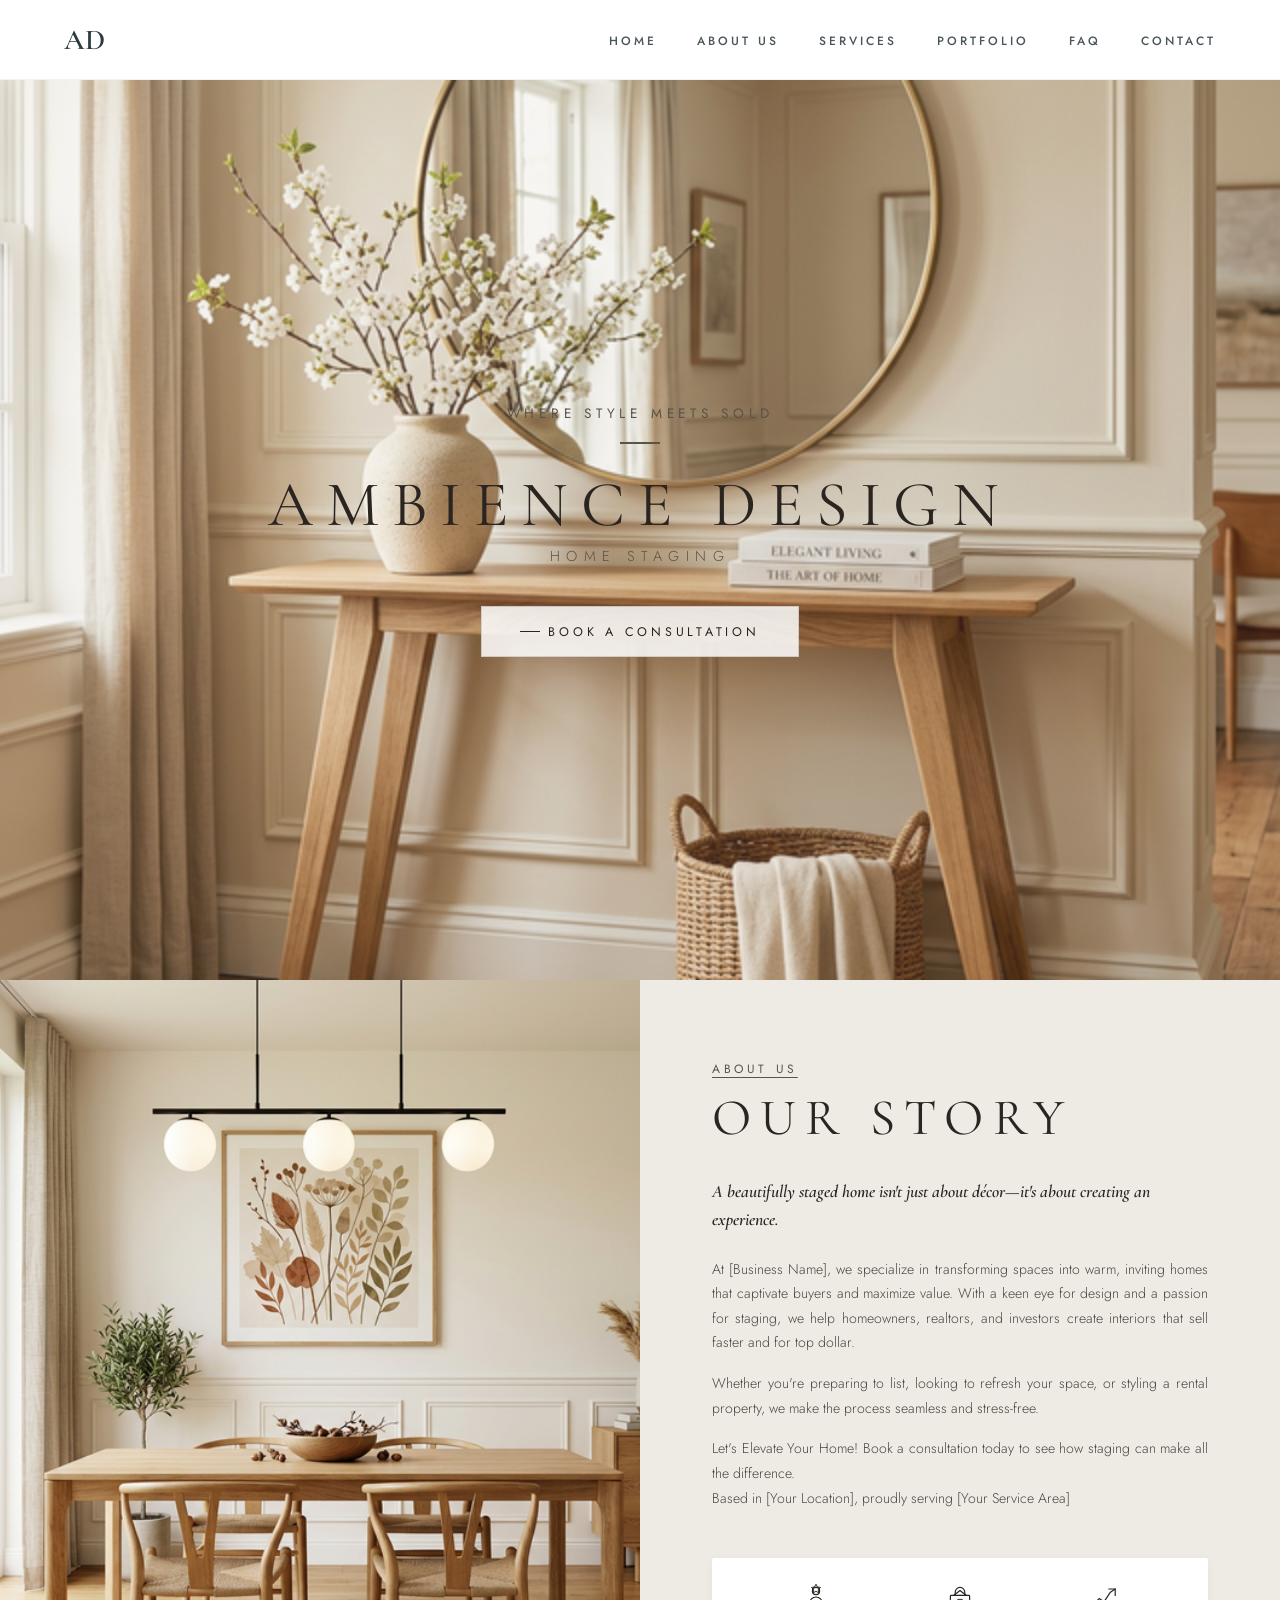
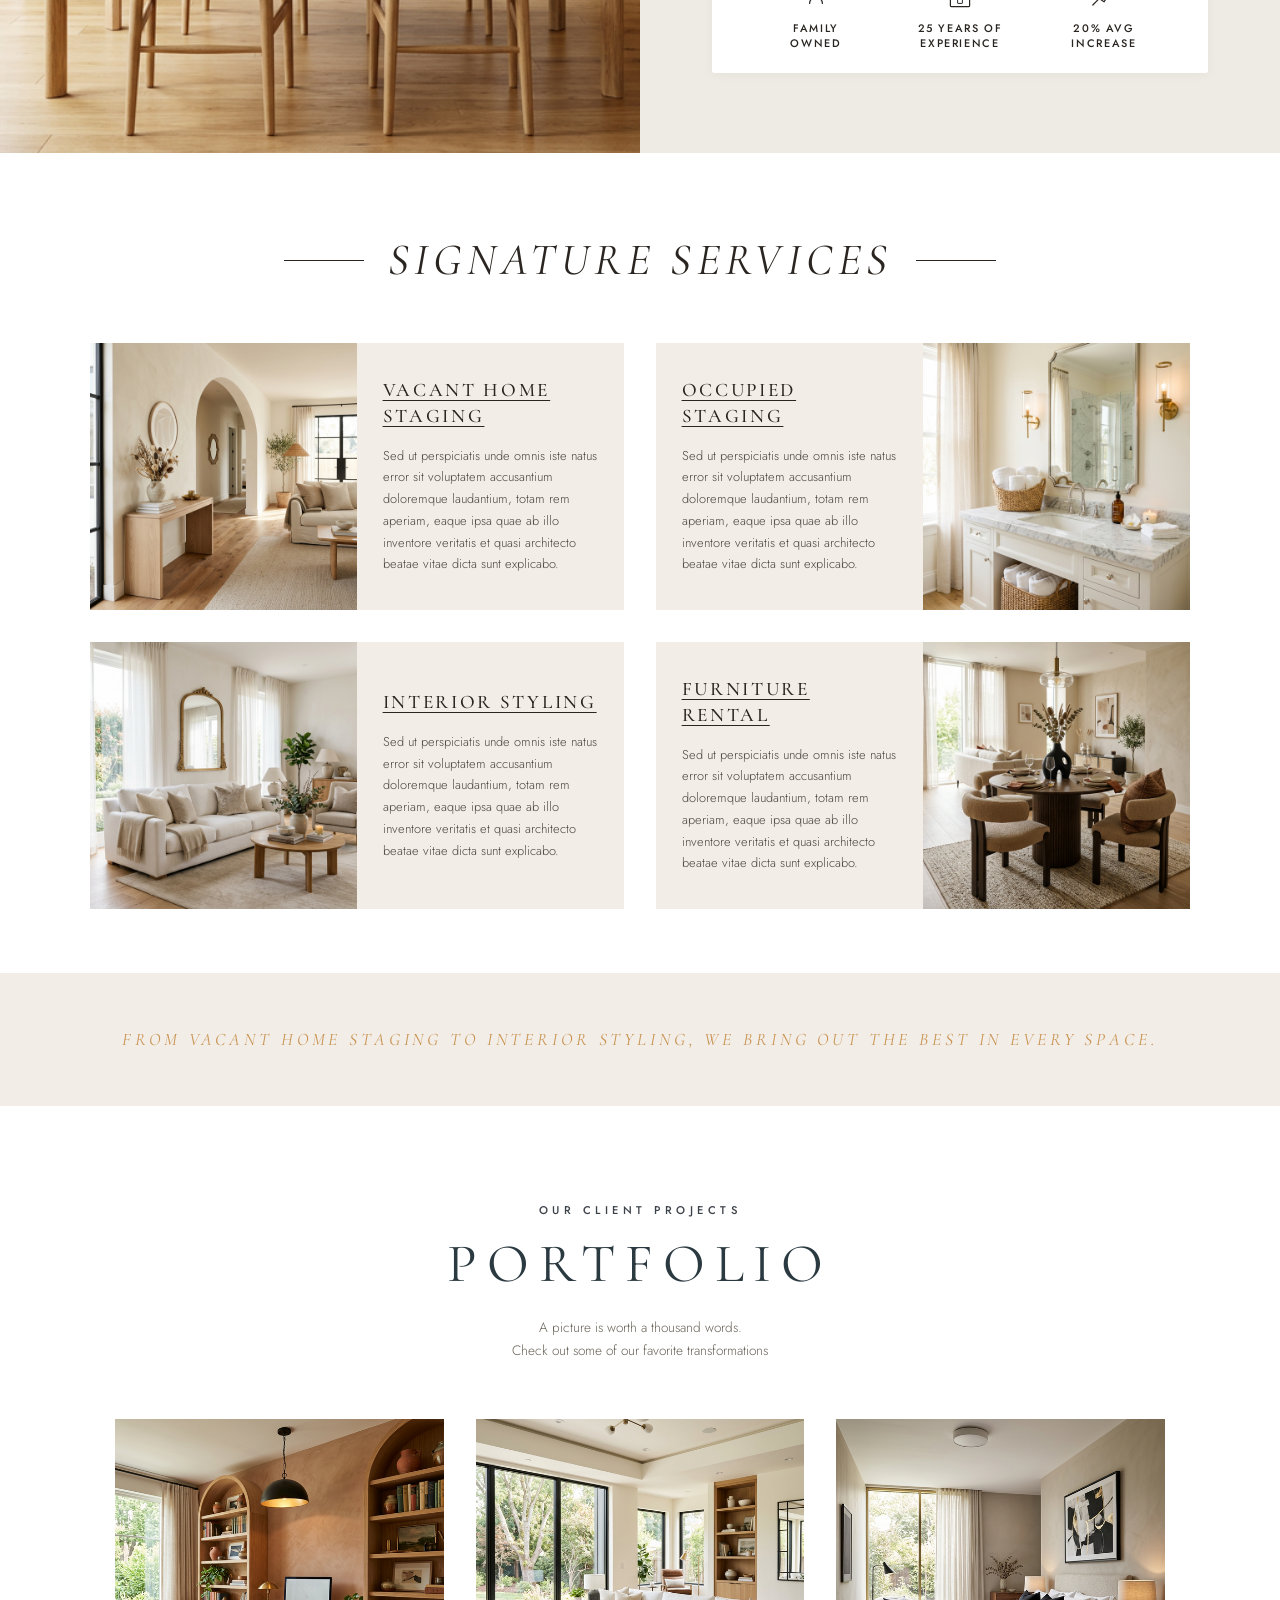
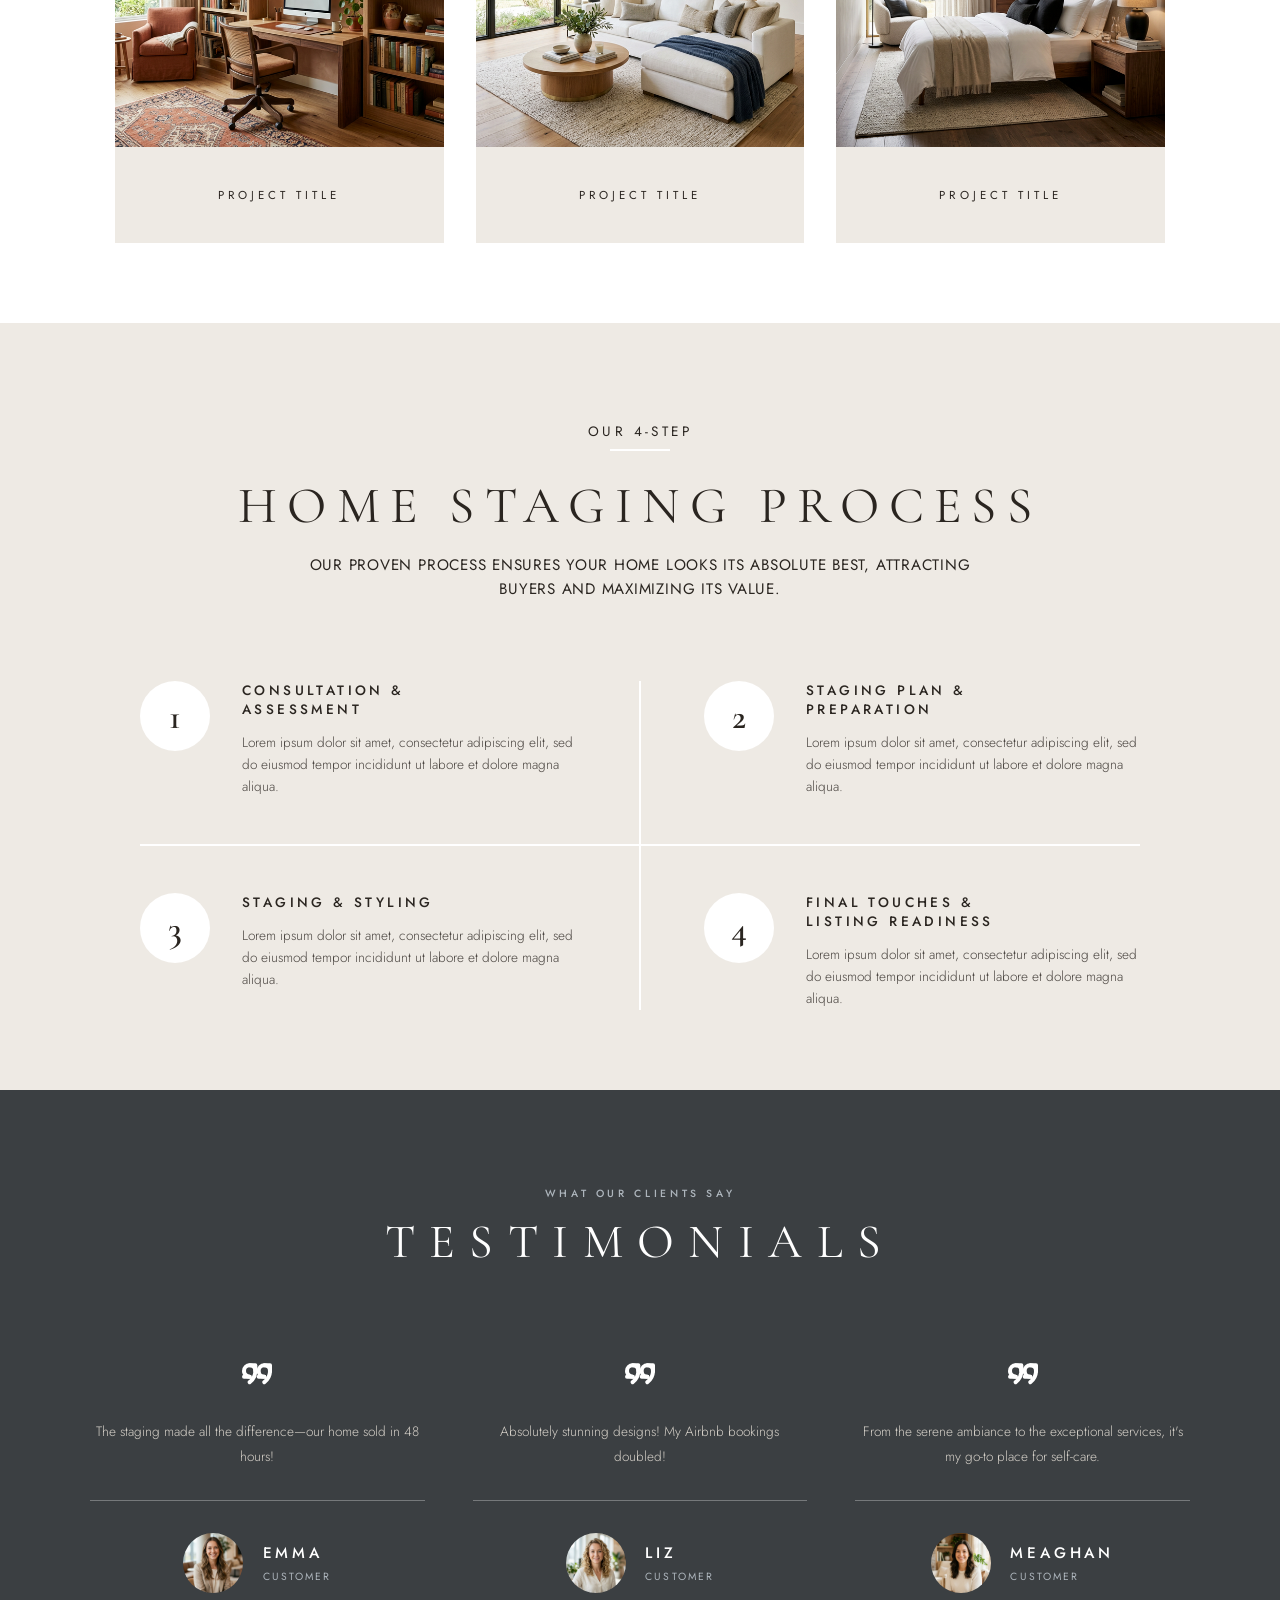
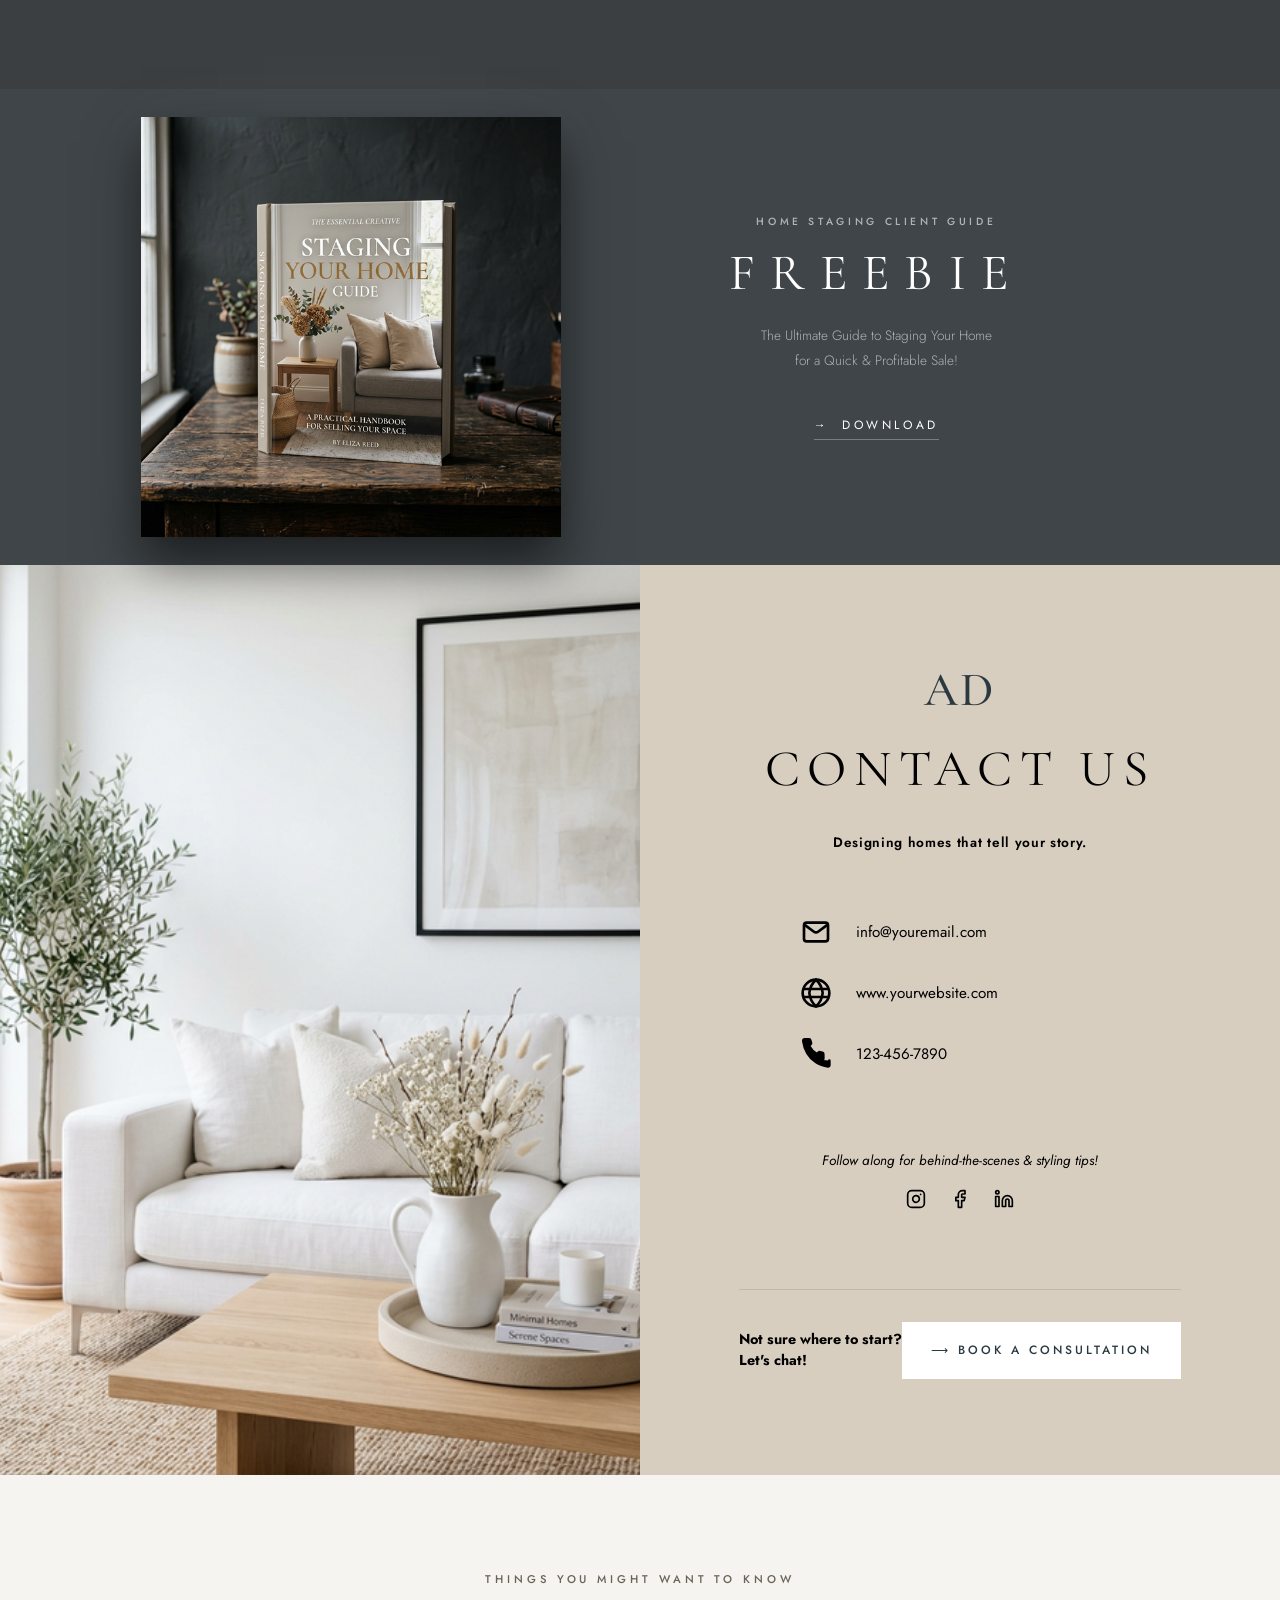
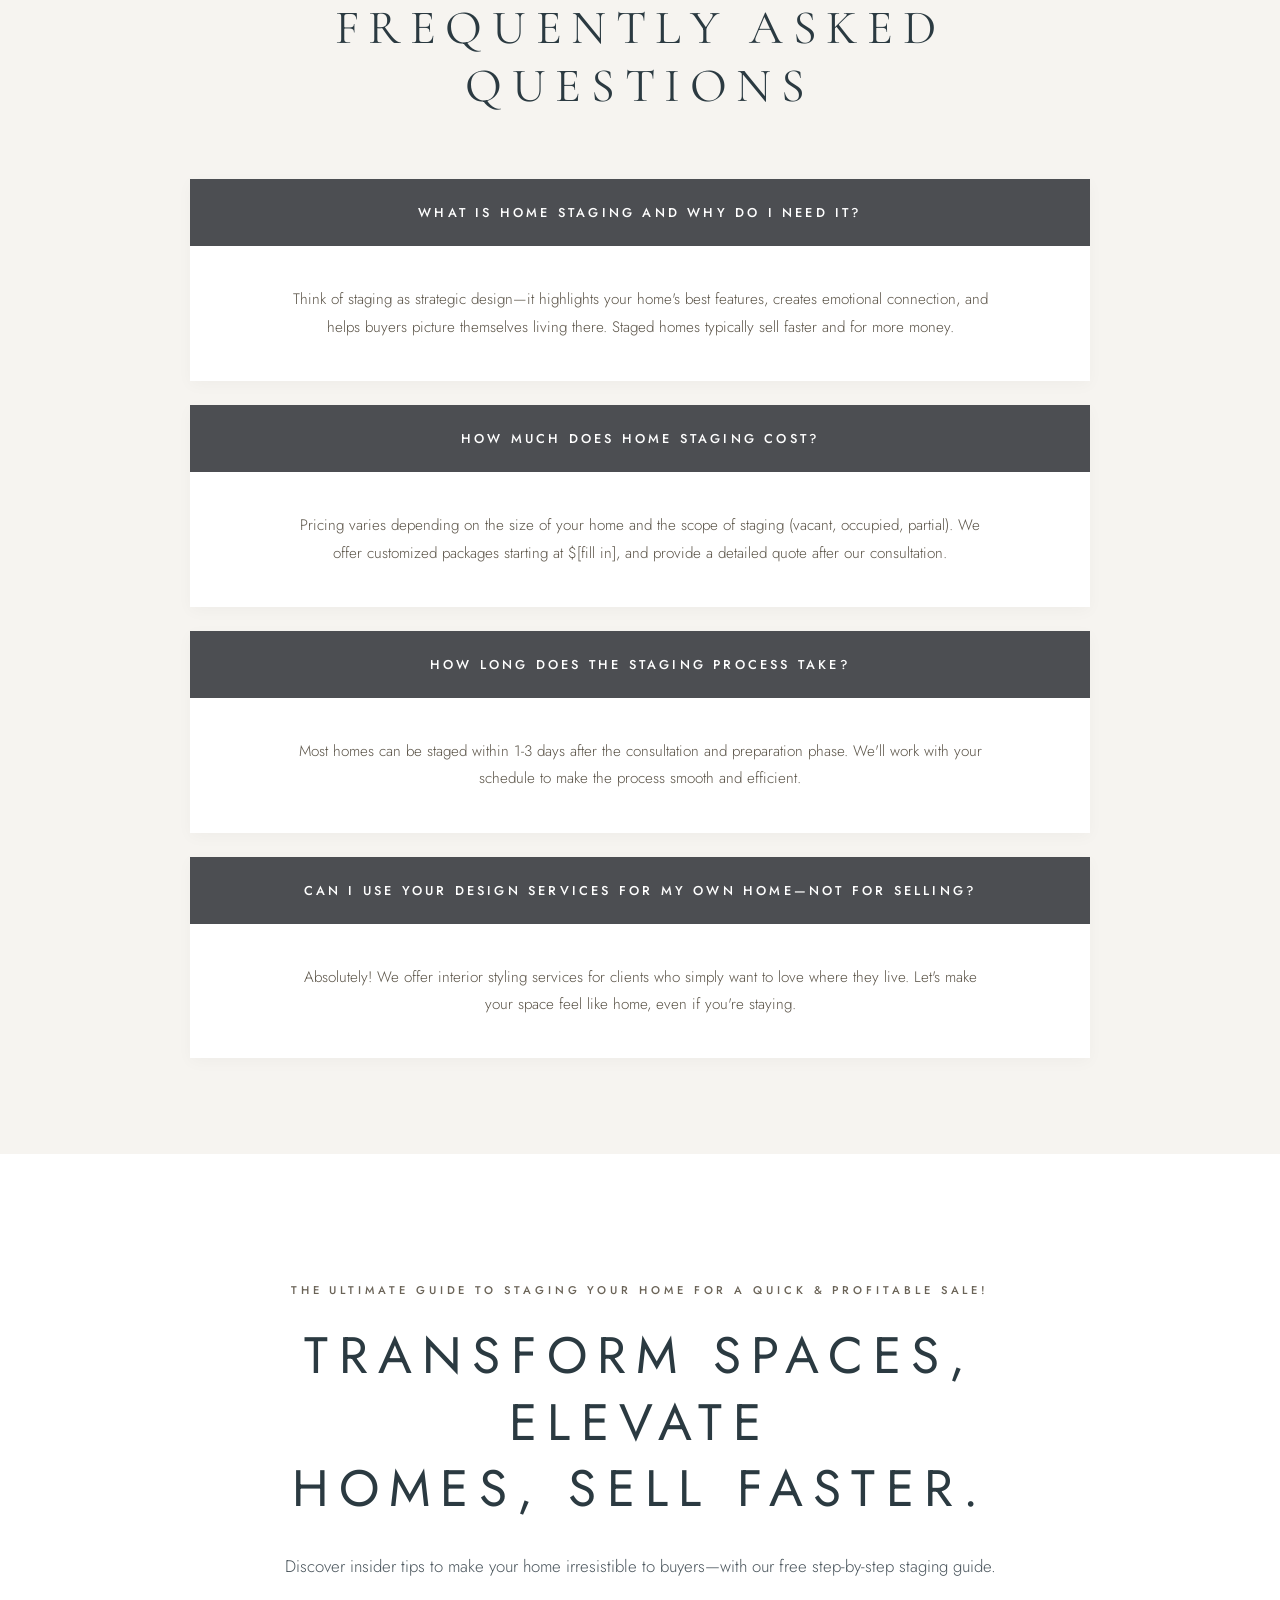
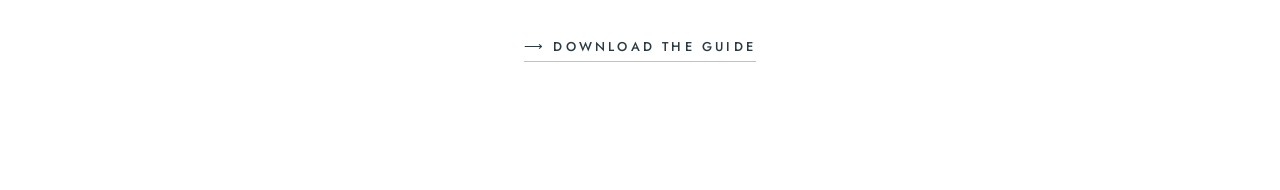
==== commit 5e23ee48: "Restored full sections to index.html while maintaining sub-page navigation links." ====
--- a/index.html
+++ b/index.html
@@ -13,16 +13,16 @@
   <header class="header">
     <div class="header__container">
       <div class="header__logo">
-        <a href="#hero">AD</a>
+        <a href="index.html">AD</a>
       </div>
       <nav class="header__nav">
         <ul class="header__menu">
-          <li><a href="#hero" class="header__link">Home</a></li>
-          <li><a href="#about" class="header__link">About Us</a></li>
-          <li><a href="#services" class="header__link">Services</a></li>
-          <li><a href="#portfolio" class="header__link">Portfolio</a></li>
-          <li><a href="#faq" class="header__link">FAQ</a></li>
-          <li><a href="#contact" class="header__link">Contact</a></li>
+          <li><a href="index.html" class="header__link">Home</a></li>
+          <li><a href="about.html" class="header__link">About Us</a></li>
+          <li><a href="services.html" class="header__link">Services</a></li>
+          <li><a href="portfolio.html" class="header__link">Portfolio</a></li>
+          <li><a href="faq.html" class="header__link">FAQ</a></li>
+          <li><a href="contact.html" class="header__link">Contact</a></li>
         </ul>
       </nav>
       <!-- Mobile Menu Toggle -->
@@ -40,12 +40,12 @@
     <div class="mobile-menu__content">
       <button class="mobile-menu__close" id="mobile-menu-close" aria-label="Close Menu">&times;</button>
       <ul class="mobile-menu__list">
-        <li><a href="#hero" class="mobile-menu__link">Home</a></li>
-        <li><a href="#about" class="mobile-menu__link">About Us</a></li>
-        <li><a href="#services" class="mobile-menu__link">Services</a></li>
-        <li><a href="#portfolio" class="mobile-menu__link">Portfolio</a></li>
-        <li><a href="#faq" class="mobile-menu__link">FAQ</a></li>
-        <li><a href="#contact" class="mobile-menu__link">Contact</a></li>
+        <li><a href="index.html" class="mobile-menu__link">Home</a></li>
+        <li><a href="about.html" class="mobile-menu__link">About Us</a></li>
+        <li><a href="services.html" class="mobile-menu__link">Services</a></li>
+        <li><a href="portfolio.html" class="mobile-menu__link">Portfolio</a></li>
+        <li><a href="faq.html" class="mobile-menu__link">FAQ</a></li>
+        <li><a href="contact.html" class="mobile-menu__link">Contact</a></li>
       </ul>
     </div>
   </div>
@@ -61,7 +61,7 @@
       <div class="hero__divider" aria-hidden="true"></div>
       <h1 class="hero__title">Ambience Design</h1>
       <p class="hero__subtitle">Home Staging</p>
-      <a href="#contact" class="hero__cta" id="cta-book-consultation">Book a Consultation</a>
+      <a href="contact.html" class="hero__cta" id="cta-book-consultation">Book a Consultation</a>
     </div>
   </section>
 
@@ -458,7 +458,7 @@
               <p><strong>Not sure where to start?</strong></p>
               <p><strong>Let's chat!</strong></p>
             </div>
-            <a href="#contact" class="contact__book-btn">⟶ BOOK A CONSULTATION</a>
+            <a href="contact.html" class="contact__book-btn">⟶ BOOK A CONSULTATION</a>
           </div>
         </div>
       </div>
@@ -551,6 +551,33 @@
         link.addEventListener('click', closeMenu);
       });
     }
+
+    // --- Content Protection Scripts ---
+    document.addEventListener('contextmenu', function(e) {
+      e.preventDefault();
+    });
+
+    document.addEventListener('keydown', function(e) {
+      if (e.key === 'F12') {
+        e.preventDefault();
+      }
+      
+      if (e.ctrlKey && e.shiftKey) {
+        if (e.key === 'I' || e.key === 'i') e.preventDefault();
+        if (e.key === 'J' || e.key === 'j') e.preventDefault();
+        if (e.key === 'C' || e.key === 'c') e.preventDefault();
+      }
+      
+      if (e.ctrlKey && (e.key === 'U' || e.key === 'u')) {
+        e.preventDefault();
+      }
+      
+      if (e.metaKey && e.altKey) {
+        if (e.key === 'I' || e.key === 'i') e.preventDefault();
+        if (e.key === 'J' || e.key === 'j') e.preventDefault();
+        if (e.key === 'U' || e.key === 'u') e.preventDefault();
+      }
+    });
   </script>
 </body>
 </html>
--- a/styles.css
+++ b/styles.css
@@ -11,19 +11,21 @@
 }
 
 html {
-  width: 100%;
-  height: 100%;
   font-family: 'Jost', sans-serif;
   overflow-x: hidden;
   scroll-behavior: smooth;
 }
 
 body {
-  width: 100%;
-  height: 100%;
   font-family: 'Jost', sans-serif;
   overflow-x: hidden;
   padding-top: 80px; /* Space for fixed header */
+  
+  /* Prevent text selection and copying */
+  -webkit-user-select: none; /* Safari */
+  -moz-user-select: none; /* Firefox */
+  -ms-user-select: none; /* IE10+/Edge */
+  user-select: none; /* Standard */
 }
 
 /* ===================================
